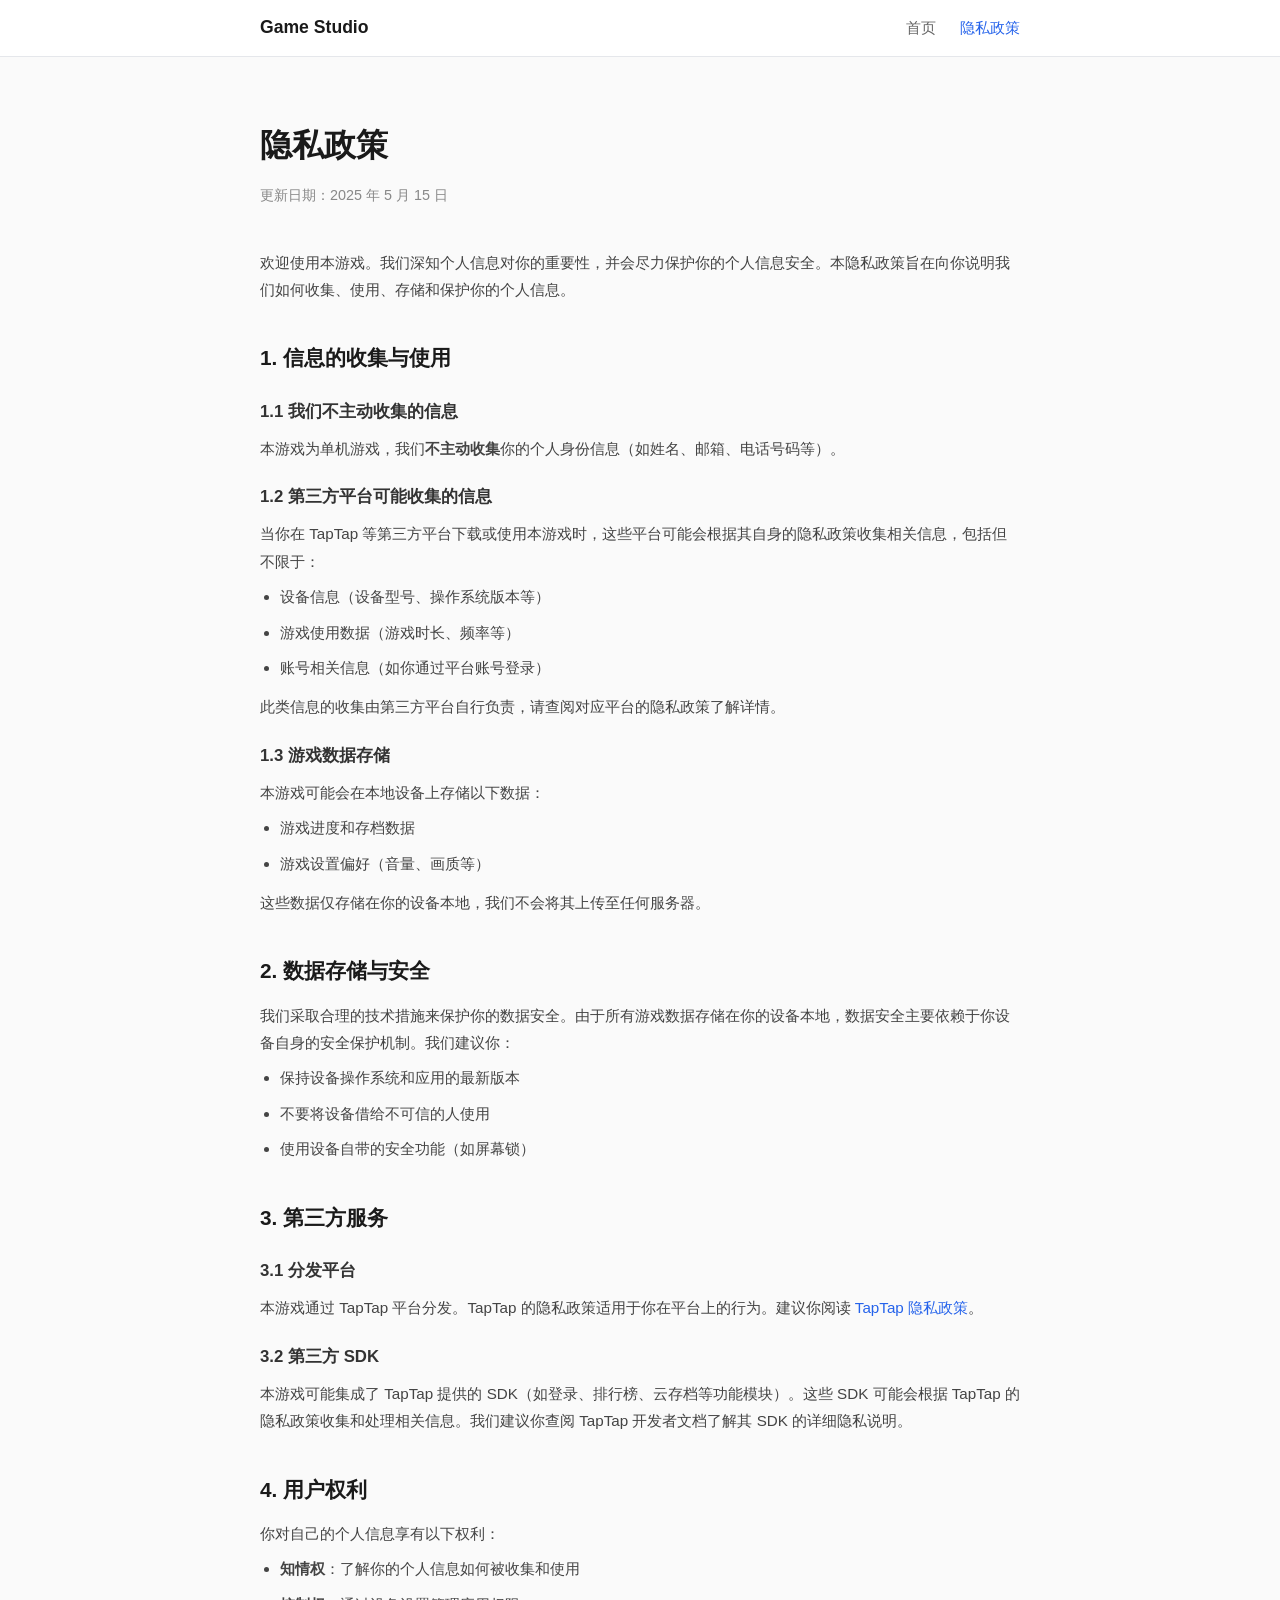
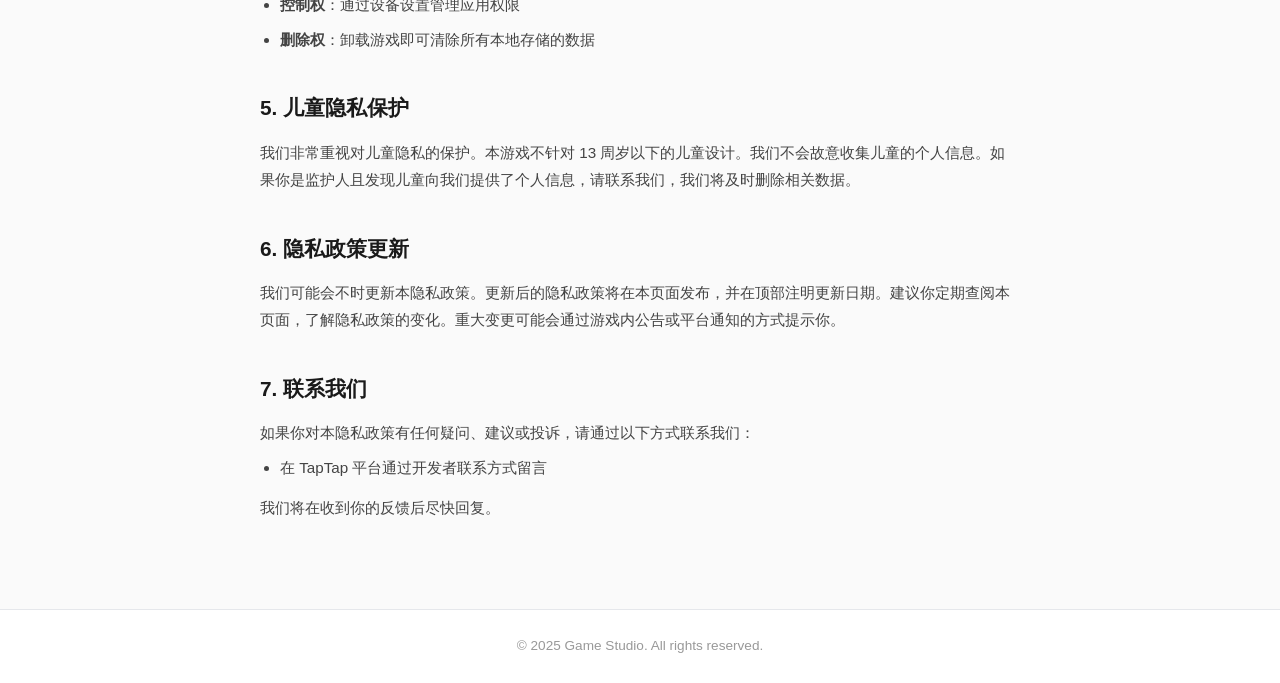
==== privacy.html @ 392b4dd5 "初始化游戏展示网站 — 首页 + 隐私政策页" ====
<!DOCTYPE html>
<html lang="zh-CN">
<head>
  <meta charset="UTF-8">
  <meta name="viewport" content="width=device-width, initial-scale=1.0">
  <title>隐私政策 - 我的游戏</title>
  <link rel="stylesheet" href="assets/css/style.css">
</head>
<body>

  <!-- 导航栏 -->
  <nav class="nav">
    <div class="nav-inner">
      <a href="index.html" class="nav-logo">Game Studio</a>
      <ul class="nav-links">
        <li><a href="index.html">首页</a></li>
        <li><a href="privacy.html" class="active">隐私政策</a></li>
      </ul>
    </div>
  </nav>

  <!-- 主要内容 -->
  <main class="main">
    <article class="policy-content">

      <h1>隐私政策</h1>
      <p class="update-date">更新日期：2025 年 5 月 15 日</p>

      <p>欢迎使用本游戏。我们深知个人信息对你的重要性，并会尽力保护你的个人信息安全。本隐私政策旨在向你说明我们如何收集、使用、存储和保护你的个人信息。</p>

      <h2>1. 信息的收集与使用</h2>

      <h3>1.1 我们不主动收集的信息</h3>
      <p>本游戏为单机游戏，我们<strong>不主动收集</strong>你的个人身份信息（如姓名、邮箱、电话号码等）。</p>

      <h3>1.2 第三方平台可能收集的信息</h3>
      <p>当你在 TapTap 等第三方平台下载或使用本游戏时，这些平台可能会根据其自身的隐私政策收集相关信息，包括但不限于：</p>
      <ul>
        <li>设备信息（设备型号、操作系统版本等）</li>
        <li>游戏使用数据（游戏时长、频率等）</li>
        <li>账号相关信息（如你通过平台账号登录）</li>
      </ul>
      <p>此类信息的收集由第三方平台自行负责，请查阅对应平台的隐私政策了解详情。</p>

      <h3>1.3 游戏数据存储</h3>
      <p>本游戏可能会在本地设备上存储以下数据：</p>
      <ul>
        <li>游戏进度和存档数据</li>
        <li>游戏设置偏好（音量、画质等）</li>
      </ul>
      <p>这些数据仅存储在你的设备本地，我们不会将其上传至任何服务器。</p>

      <h2>2. 数据存储与安全</h2>
      <p>我们采取合理的技术措施来保护你的数据安全。由于所有游戏数据存储在你的设备本地，数据安全主要依赖于你设备自身的安全保护机制。我们建议你：</p>
      <ul>
        <li>保持设备操作系统和应用的最新版本</li>
        <li>不要将设备借给不可信的人使用</li>
        <li>使用设备自带的安全功能（如屏幕锁）</li>
      </ul>

      <h2>3. 第三方服务</h2>

      <h3>3.1 分发平台</h3>
      <p>本游戏通过 TapTap 平台分发。TapTap 的隐私政策适用于你在平台上的行为。建议你阅读 <a href="https://www.taptap.cn/privacy" target="_blank" rel="noopener">TapTap 隐私政策</a>。</p>

      <h3>3.2 第三方 SDK</h3>
      <p>本游戏可能集成了 TapTap 提供的 SDK（如登录、排行榜、云存档等功能模块）。这些 SDK 可能会根据 TapTap 的隐私政策收集和处理相关信息。我们建议你查阅 TapTap 开发者文档了解其 SDK 的详细隐私说明。</p>

      <h2>4. 用户权利</h2>
      <p>你对自己的个人信息享有以下权利：</p>
      <ul>
        <li><strong>知情权</strong>：了解你的个人信息如何被收集和使用</li>
        <li><strong>控制权</strong>：通过设备设置管理应用权限</li>
        <li><strong>删除权</strong>：卸载游戏即可清除所有本地存储的数据</li>
      </ul>

      <h2>5. 儿童隐私保护</h2>
      <p>我们非常重视对儿童隐私的保护。本游戏不针对 13 周岁以下的儿童设计。我们不会故意收集儿童的个人信息。如果你是监护人且发现儿童向我们提供了个人信息，请联系我们，我们将及时删除相关数据。</p>

      <h2>6. 隐私政策更新</h2>
      <p>我们可能会不时更新本隐私政策。更新后的隐私政策将在本页面发布，并在顶部注明更新日期。建议你定期查阅本页面，了解隐私政策的变化。重大变更可能会通过游戏内公告或平台通知的方式提示你。</p>

      <h2>7. 联系我们</h2>
      <p>如果你对本隐私政策有任何疑问、建议或投诉，请通过以下方式联系我们：</p>
      <ul>
        <li>在 TapTap 平台通过开发者联系方式留言</li>
      </ul>
      <p>我们将在收到你的反馈后尽快回复。</p>

    </article>
  </main>

  <!-- 页脚 -->
  <footer class="footer">
    <p>&copy; 2025 Game Studio. All rights reserved.</p>
  </footer>

  <script src="assets/js/main.js"></script>
</body>
</html>
---- assets/css/style.css ----
/* ========================================
   游戏展示网站 - 简洁现代风
   ======================================== */

/* --- Reset & Base --- */
*, *::before, *::after {
  box-sizing: border-box;
  margin: 0;
  padding: 0;
}

html {
  font-size: 16px;
  scroll-behavior: smooth;
}

body {
  font-family: -apple-system, BlinkMacSystemFont, "Segoe UI", "PingFang SC",
               "Microsoft YaHei", "Helvetica Neue", Arial, sans-serif;
  color: #1a1a1a;
  background: #fafafa;
  line-height: 1.8;
  min-height: 100vh;
  display: flex;
  flex-direction: column;
}

/* --- Navigation --- */
.nav {
  background: #ffffff;
  border-bottom: 1px solid #e5e7eb;
  position: sticky;
  top: 0;
  z-index: 100;
}

.nav-inner {
  max-width: 800px;
  margin: 0 auto;
  padding: 0 20px;
  display: flex;
  align-items: center;
  justify-content: space-between;
  height: 56px;
}

.nav-logo {
  font-size: 1.1rem;
  font-weight: 700;
  color: #1a1a1a;
  text-decoration: none;
}

.nav-links {
  display: flex;
  gap: 24px;
  list-style: none;
}

.nav-links a {
  color: #666;
  text-decoration: none;
  font-size: 0.95rem;
  transition: color 0.2s;
}

.nav-links a:hover,
.nav-links a.active {
  color: #2563eb;
}

/* --- Main Content --- */
.main {
  flex: 1;
  max-width: 800px;
  width: 100%;
  margin: 0 auto;
  padding: 60px 20px 80px;
}

/* --- Hero Section --- */
.hero {
  text-align: center;
  padding: 60px 0 40px;
}

.hero-icon {
  width: 80px;
  height: 80px;
  background: linear-gradient(135deg, #2563eb, #7c3aed);
  border-radius: 20px;
  display: inline-flex;
  align-items: center;
  justify-content: center;
  font-size: 2rem;
  color: #fff;
  margin-bottom: 24px;
}

.hero h1 {
  font-size: 2.2rem;
  font-weight: 800;
  color: #1a1a1a;
  margin-bottom: 12px;
}

.hero p {
  font-size: 1.1rem;
  color: #666;
  max-width: 500px;
  margin: 0 auto 32px;
}

.hero-badge {
  display: inline-block;
  background: #eff6ff;
  color: #2563eb;
  padding: 6px 16px;
  border-radius: 20px;
  font-size: 0.85rem;
  font-weight: 500;
}

/* --- Info Cards --- */
.card {
  background: #ffffff;
  border: 1px solid #e5e7eb;
  border-radius: 12px;
  padding: 28px;
  margin-bottom: 20px;
}

.card h2 {
  font-size: 1.3rem;
  font-weight: 700;
  margin-bottom: 12px;
  color: #1a1a1a;
}

.card p {
  color: #555;
  font-size: 0.95rem;
}

.info-grid {
  display: grid;
  grid-template-columns: repeat(auto-fit, minmax(160px, 1fr));
  gap: 16px;
  margin-top: 16px;
}

.info-item {
  text-align: center;
  padding: 16px;
  background: #f9fafb;
  border-radius: 8px;
}

.info-item .label {
  font-size: 0.8rem;
  color: #888;
  margin-bottom: 4px;
}

.info-item .value {
  font-size: 1rem;
  font-weight: 600;
  color: #1a1a1a;
}

/* --- Privacy Policy Content --- */
.policy-content h1 {
  font-size: 2rem;
  font-weight: 800;
  margin-bottom: 8px;
}

.policy-content .update-date {
  color: #888;
  font-size: 0.9rem;
  margin-bottom: 40px;
}

.policy-content h2 {
  font-size: 1.3rem;
  font-weight: 700;
  margin: 36px 0 12px;
  color: #1a1a1a;
}

.policy-content h3 {
  font-size: 1.05rem;
  font-weight: 600;
  margin: 20px 0 8px;
  color: #333;
}

.policy-content p,
.policy-content li {
  color: #444;
  font-size: 0.95rem;
  margin-bottom: 8px;
}

.policy-content ul {
  padding-left: 20px;
  margin-bottom: 12px;
}

.policy-content a {
  color: #2563eb;
  text-decoration: none;
}

.policy-content a:hover {
  text-decoration: underline;
}

/* --- Footer --- */
.footer {
  border-top: 1px solid #e5e7eb;
  padding: 24px 20px;
  text-align: center;
  color: #999;
  font-size: 0.85rem;
  background: #ffffff;
}

/* --- Buttons --- */
.btn {
  display: inline-block;
  padding: 10px 24px;
  border-radius: 8px;
  font-size: 0.95rem;
  font-weight: 600;
  text-decoration: none;
  transition: all 0.2s;
  cursor: pointer;
}

.btn-primary {
  background: #2563eb;
  color: #fff;
  border: none;
}

.btn-primary:hover {
  background: #1d4ed8;
}

.btn-outline {
  background: #fff;
  color: #2563eb;
  border: 1.5px solid #2563eb;
}

.btn-outline:hover {
  background: #eff6ff;
}

/* --- Back to Top --- */
.back-link {
  display: inline-block;
  color: #2563eb;
  text-decoration: none;
  font-size: 0.9rem;
  margin-bottom: 20px;
}

.back-link:hover {
  text-decoration: underline;
}

/* --- Responsive --- */
@media (max-width: 640px) {
  .hero h1 {
    font-size: 1.6rem;
  }

  .hero p {
    font-size: 1rem;
  }

  .card {
    padding: 20px;
  }

  .main {
    padding: 40px 16px 60px;
  }

  .info-grid {
    grid-template-columns: 1fr 1fr;
  }
}
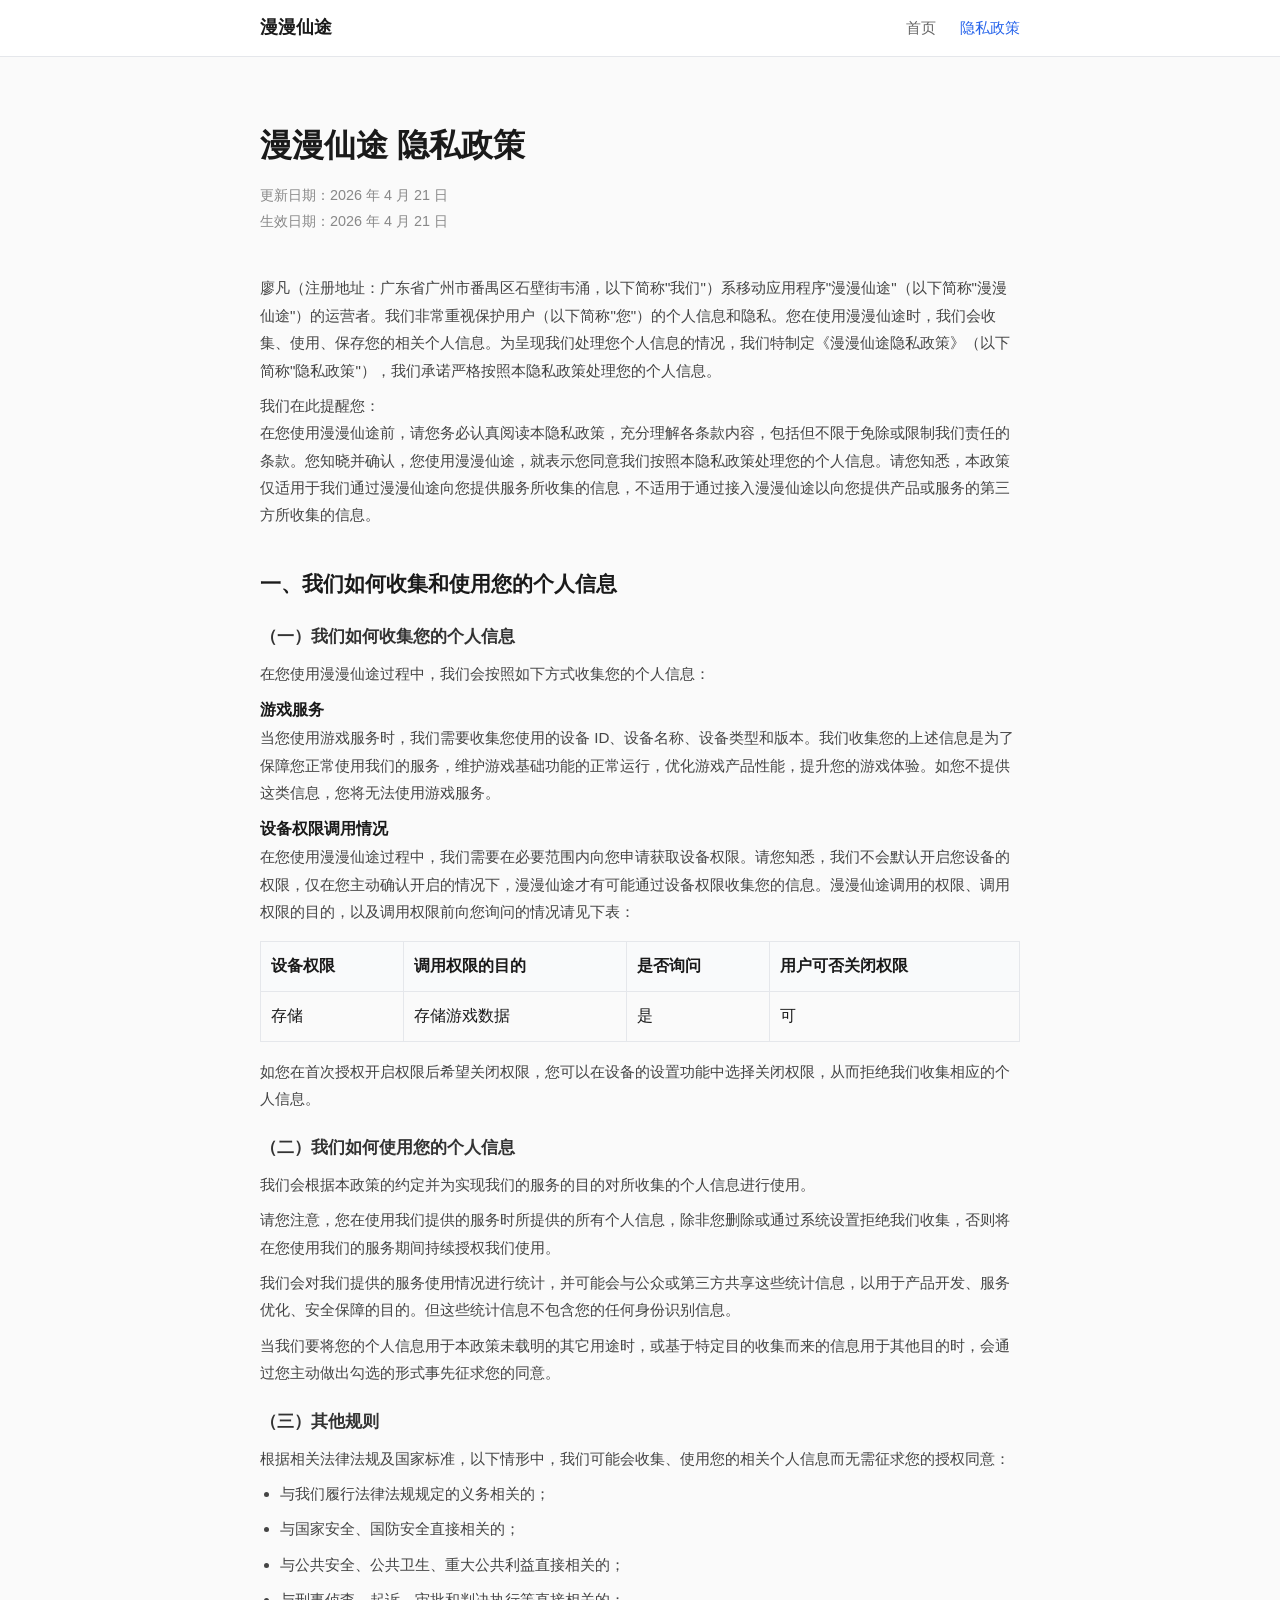
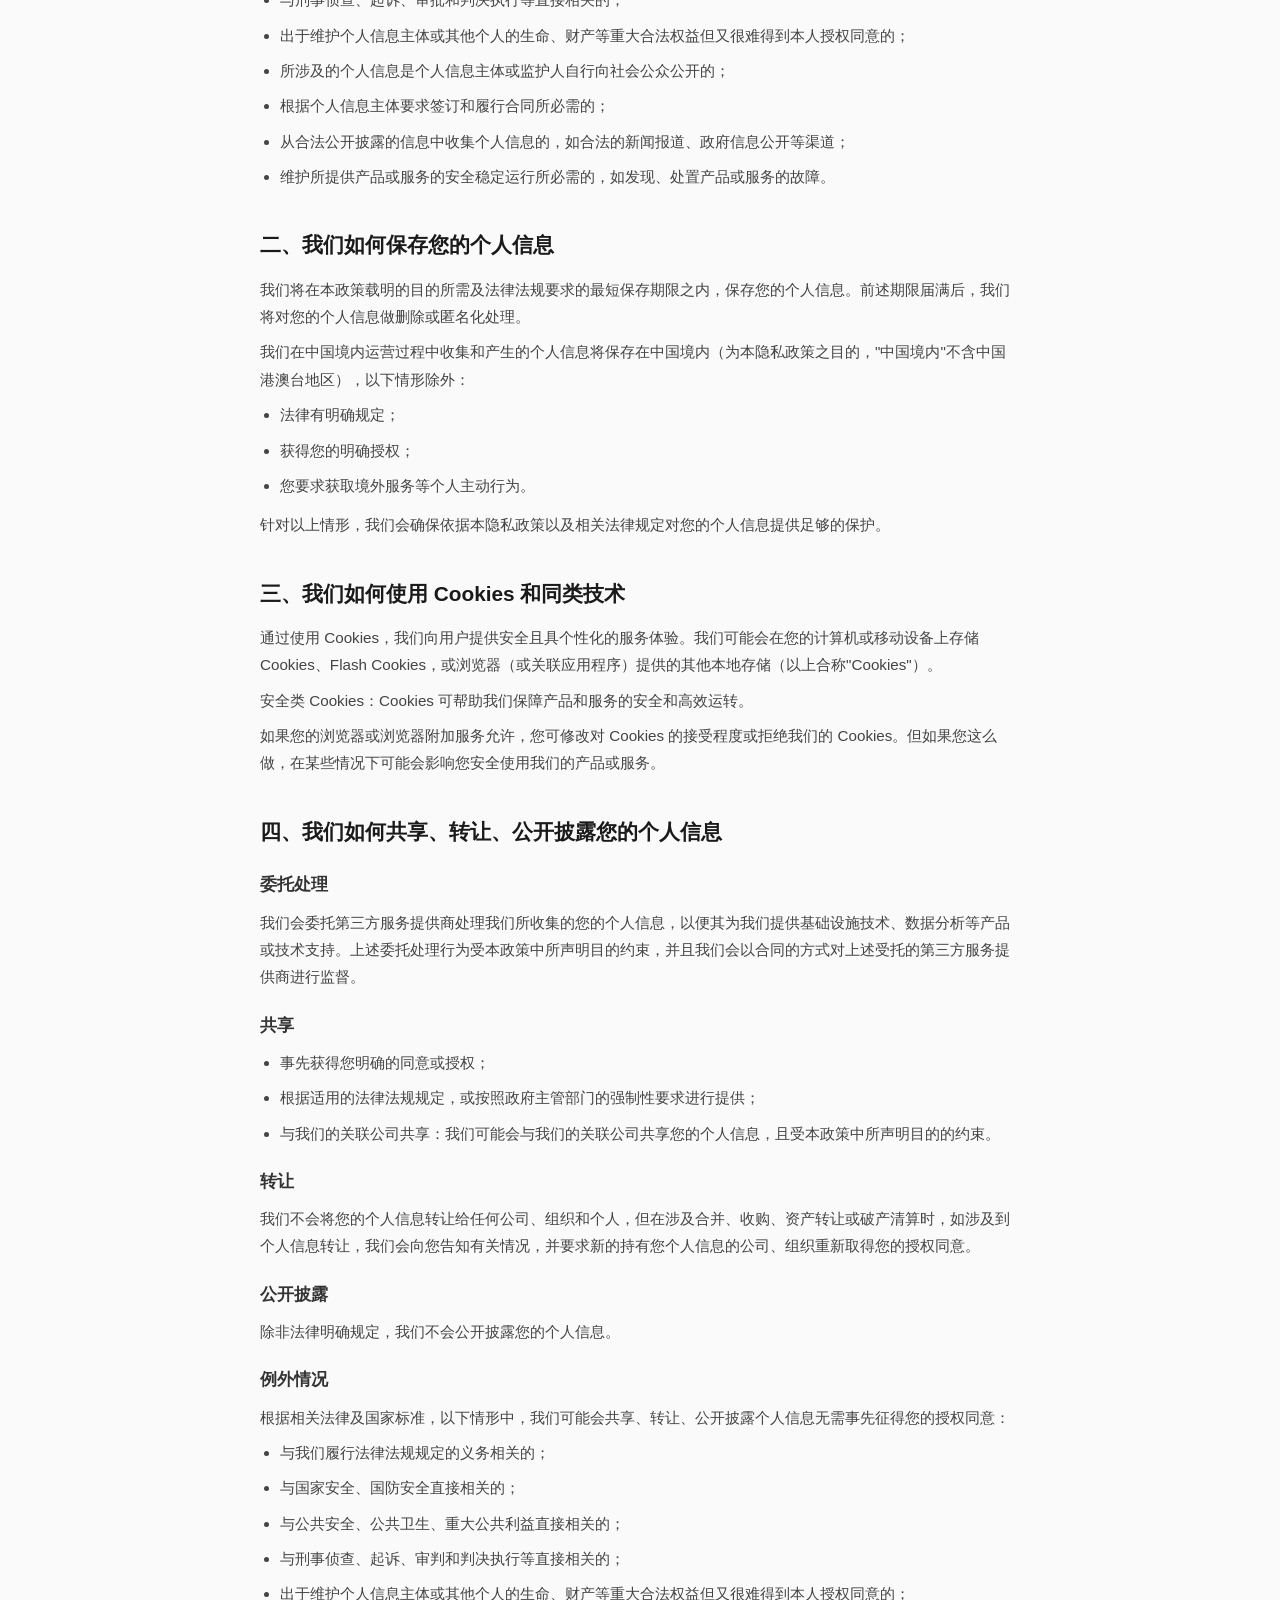
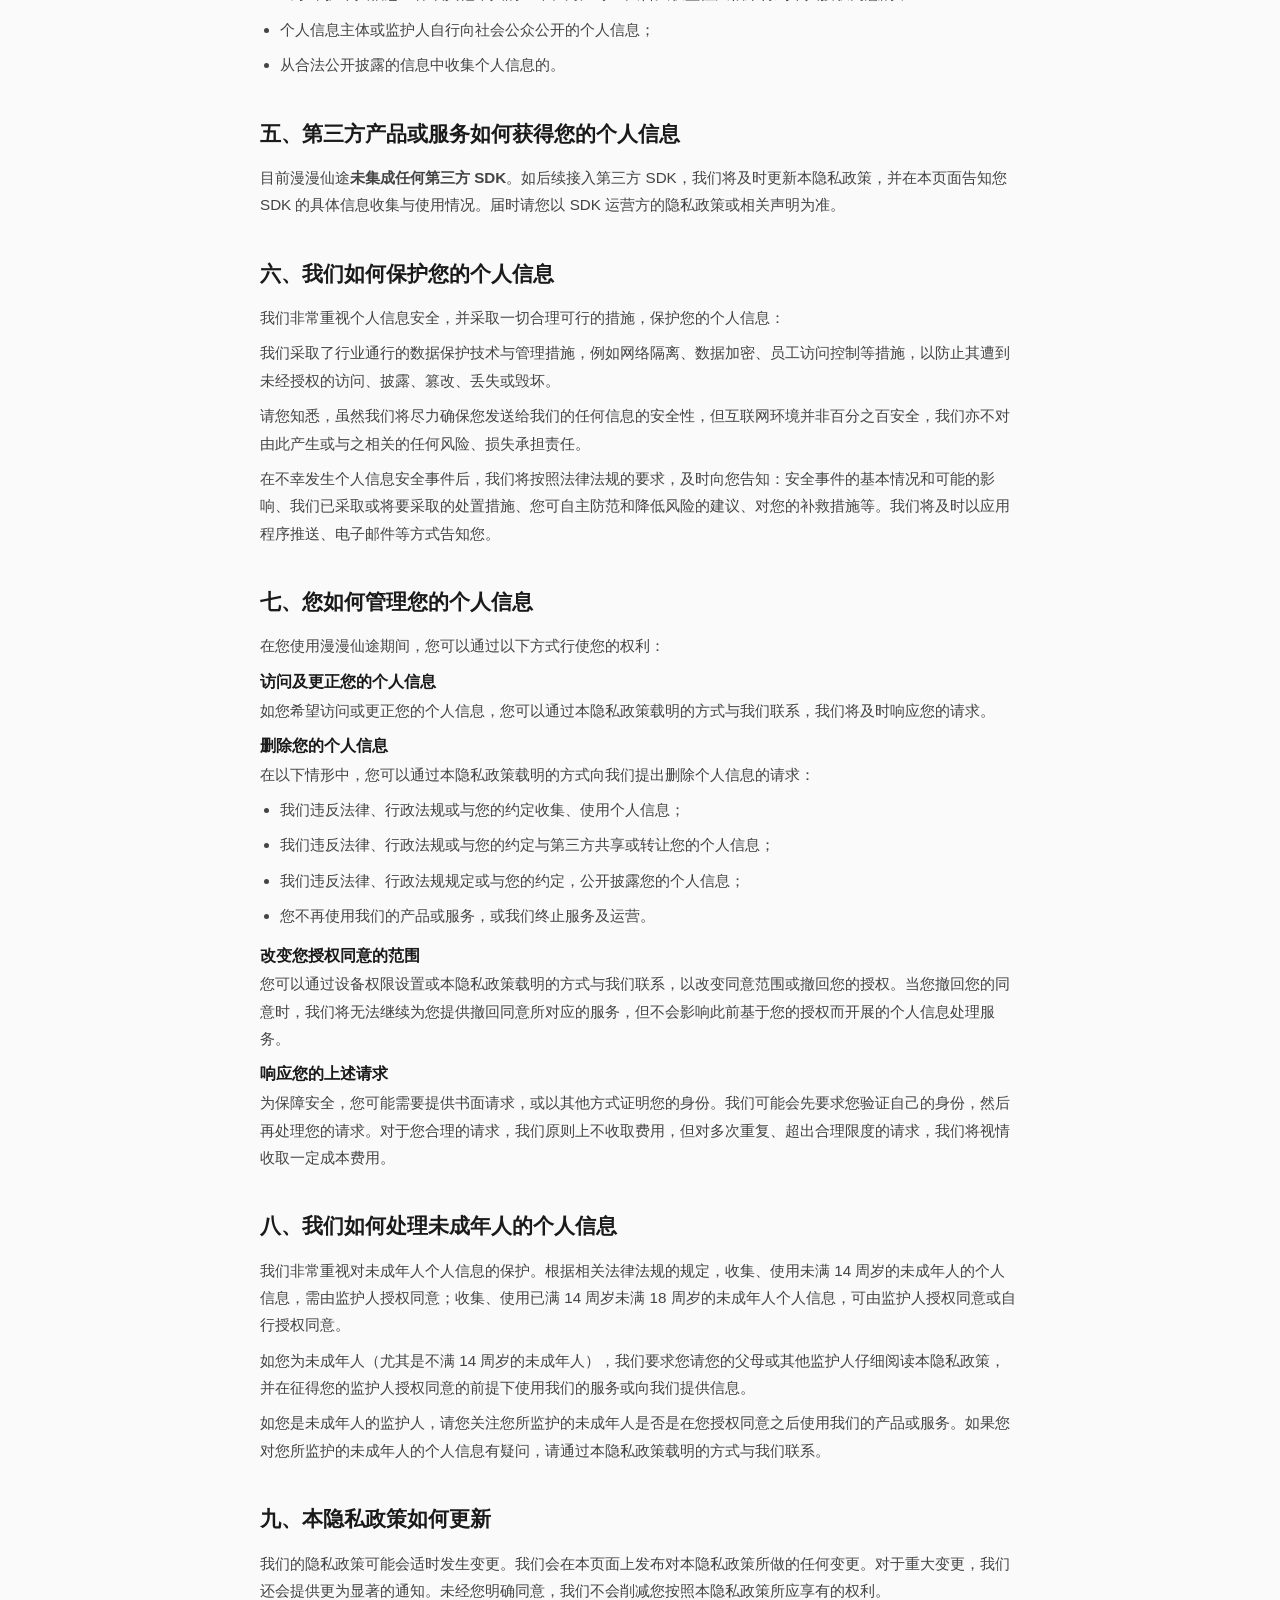
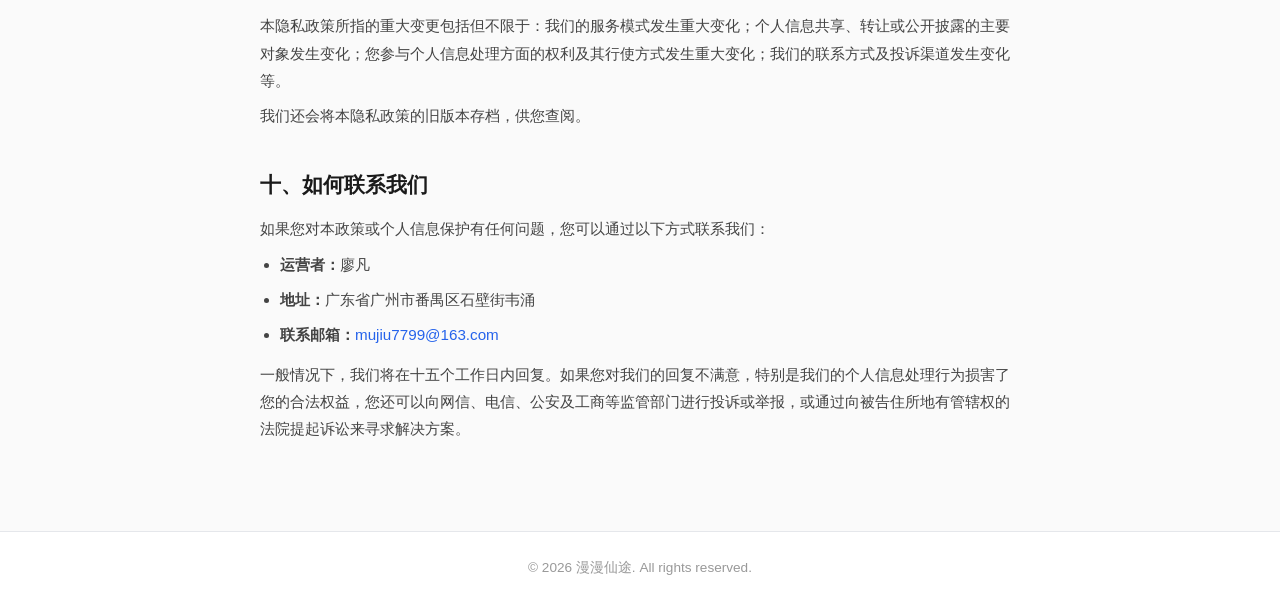
==== commit b7b7a000: "更新游戏名称和隐私政策 — 漫漫仙途完整隐私政策" ====
--- a/privacy.html
+++ b/privacy.html
@@ -3,15 +3,14 @@
 <head>
   <meta charset="UTF-8">
   <meta name="viewport" content="width=device-width, initial-scale=1.0">
-  <title>隐私政策 - 我的游戏</title>
+  <title>隐私政策 - 漫漫仙途</title>
   <link rel="stylesheet" href="assets/css/style.css">
 </head>
 <body>
 
-  <!-- 导航栏 -->
   <nav class="nav">
     <div class="nav-inner">
-      <a href="index.html" class="nav-logo">Game Studio</a>
+      <a href="index.html" class="nav-logo">漫漫仙途</a>
       <ul class="nav-links">
         <li><a href="index.html">首页</a></li>
         <li><a href="privacy.html" class="active">隐私政策</a></li>
@@ -19,80 +18,167 @@
     </div>
   </nav>
 
-  <!-- 主要内容 -->
   <main class="main">
     <article class="policy-content">
 
-      <h1>隐私政策</h1>
-      <p class="update-date">更新日期：2025 年 5 月 15 日</p>
+      <h1>漫漫仙途 隐私政策</h1>
+      <p class="update-date">更新日期：2026 年 4 月 21 日<br>生效日期：2026 年 4 月 21 日</p>
 
-      <p>欢迎使用本游戏。我们深知个人信息对你的重要性，并会尽力保护你的个人信息安全。本隐私政策旨在向你说明我们如何收集、使用、存储和保护你的个人信息。</p>
+      <p>廖凡（注册地址：广东省广州市番禺区石壁街韦涌，以下简称"我们"）系移动应用程序"漫漫仙途"（以下简称"漫漫仙途"）的运营者。我们非常重视保护用户（以下简称"您"）的个人信息和隐私。您在使用漫漫仙途时，我们会收集、使用、保存您的相关个人信息。为呈现我们处理您个人信息的情况，我们特制定《漫漫仙途隐私政策》（以下简称"隐私政策"），我们承诺严格按照本隐私政策处理您的个人信息。</p>
 
-      <h2>1. 信息的收集与使用</h2>
+      <p>我们在此提醒您：<br>在您使用漫漫仙途前，请您务必认真阅读本隐私政策，充分理解各条款内容，包括但不限于免除或限制我们责任的条款。您知晓并确认，您使用漫漫仙途，就表示您同意我们按照本隐私政策处理您的个人信息。请您知悉，本政策仅适用于我们通过漫漫仙途向您提供服务所收集的信息，不适用于通过接入漫漫仙途以向您提供产品或服务的第三方所收集的信息。</p>
 
-      <h3>1.1 我们不主动收集的信息</h3>
-      <p>本游戏为单机游戏，我们<strong>不主动收集</strong>你的个人身份信息（如姓名、邮箱、电话号码等）。</p>
+      <h2>一、我们如何收集和使用您的个人信息</h2>
 
-      <h3>1.2 第三方平台可能收集的信息</h3>
-      <p>当你在 TapTap 等第三方平台下载或使用本游戏时，这些平台可能会根据其自身的隐私政策收集相关信息，包括但不限于：</p>
+      <h3>（一）我们如何收集您的个人信息</h3>
+      <p>在您使用漫漫仙途过程中，我们会按照如下方式收集您的个人信息：</p>
+
+      <h4>游戏服务</h4>
+      <p>当您使用游戏服务时，我们需要收集您使用的设备 ID、设备名称、设备类型和版本。我们收集您的上述信息是为了保障您正常使用我们的服务，维护游戏基础功能的正常运行，优化游戏产品性能，提升您的游戏体验。如您不提供这类信息，您将无法使用游戏服务。</p>
+
+      <h4>设备权限调用情况</h4>
+      <p>在您使用漫漫仙途过程中，我们需要在必要范围内向您申请获取设备权限。请您知悉，我们不会默认开启您设备的权限，仅在您主动确认开启的情况下，漫漫仙途才有可能通过设备权限收集您的信息。漫漫仙途调用的权限、调用权限的目的，以及调用权限前向您询问的情况请见下表：</p>
+
+      <table style="width:100%; border-collapse: collapse; margin: 16px 0;">
+        <thead>
+          <tr style="background: #f9fafb;">
+            <th style="border: 1px solid #e5e7eb; padding: 10px; text-align: left;">设备权限</th>
+            <th style="border: 1px solid #e5e7eb; padding: 10px; text-align: left;">调用权限的目的</th>
+            <th style="border: 1px solid #e5e7eb; padding: 10px; text-align: left;">是否询问</th>
+            <th style="border: 1px solid #e5e7eb; padding: 10px; text-align: left;">用户可否关闭权限</th>
+          </tr>
+        </thead>
+        <tbody>
+          <tr>
+            <td style="border: 1px solid #e5e7eb; padding: 10px;">存储</td>
+            <td style="border: 1px solid #e5e7eb; padding: 10px;">存储游戏数据</td>
+            <td style="border: 1px solid #e5e7eb; padding: 10px;">是</td>
+            <td style="border: 1px solid #e5e7eb; padding: 10px;">可</td>
+          </tr>
+        </tbody>
+      </table>
+
+      <p>如您在首次授权开启权限后希望关闭权限，您可以在设备的设置功能中选择关闭权限，从而拒绝我们收集相应的个人信息。</p>
+
+      <h3>（二）我们如何使用您的个人信息</h3>
+      <p>我们会根据本政策的约定并为实现我们的服务的目的对所收集的个人信息进行使用。</p>
+      <p>请您注意，您在使用我们提供的服务时所提供的所有个人信息，除非您删除或通过系统设置拒绝我们收集，否则将在您使用我们的服务期间持续授权我们使用。</p>
+      <p>我们会对我们提供的服务使用情况进行统计，并可能会与公众或第三方共享这些统计信息，以用于产品开发、服务优化、安全保障的目的。但这些统计信息不包含您的任何身份识别信息。</p>
+      <p>当我们要将您的个人信息用于本政策未载明的其它用途时，或基于特定目的收集而来的信息用于其他目的时，会通过您主动做出勾选的形式事先征求您的同意。</p>
+
+      <h3>（三）其他规则</h3>
+      <p>根据相关法律法规及国家标准，以下情形中，我们可能会收集、使用您的相关个人信息而无需征求您的授权同意：</p>
       <ul>
-        <li>设备信息（设备型号、操作系统版本等）</li>
-        <li>游戏使用数据（游戏时长、频率等）</li>
-        <li>账号相关信息（如你通过平台账号登录）</li>
-      </ul>
-      <p>此类信息的收集由第三方平台自行负责，请查阅对应平台的隐私政策了解详情。</p>
-
-      <h3>1.3 游戏数据存储</h3>
-      <p>本游戏可能会在本地设备上存储以下数据：</p>
-      <ul>
-        <li>游戏进度和存档数据</li>
-        <li>游戏设置偏好（音量、画质等）</li>
-      </ul>
-      <p>这些数据仅存储在你的设备本地，我们不会将其上传至任何服务器。</p>
-
-      <h2>2. 数据存储与安全</h2>
-      <p>我们采取合理的技术措施来保护你的数据安全。由于所有游戏数据存储在你的设备本地，数据安全主要依赖于你设备自身的安全保护机制。我们建议你：</p>
-      <ul>
-        <li>保持设备操作系统和应用的最新版本</li>
-        <li>不要将设备借给不可信的人使用</li>
-        <li>使用设备自带的安全功能（如屏幕锁）</li>
+        <li>与我们履行法律法规规定的义务相关的；</li>
+        <li>与国家安全、国防安全直接相关的；</li>
+        <li>与公共安全、公共卫生、重大公共利益直接相关的；</li>
+        <li>与刑事侦查、起诉、审批和判决执行等直接相关的；</li>
+        <li>出于维护个人信息主体或其他个人的生命、财产等重大合法权益但又很难得到本人授权同意的；</li>
+        <li>所涉及的个人信息是个人信息主体或监护人自行向社会公众公开的；</li>
+        <li>根据个人信息主体要求签订和履行合同所必需的；</li>
+        <li>从合法公开披露的信息中收集个人信息的，如合法的新闻报道、政府信息公开等渠道；</li>
+        <li>维护所提供产品或服务的安全稳定运行所必需的，如发现、处置产品或服务的故障。</li>
       </ul>
 
-      <h2>3. 第三方服务</h2>
+      <h2>二、我们如何保存您的个人信息</h2>
+      <p>我们将在本政策载明的目的所需及法律法规要求的最短保存期限之内，保存您的个人信息。前述期限届满后，我们将对您的个人信息做删除或匿名化处理。</p>
+      <p>我们在中国境内运营过程中收集和产生的个人信息将保存在中国境内（为本隐私政策之目的，"中国境内"不含中国港澳台地区），以下情形除外：</p>
+      <ul>
+        <li>法律有明确规定；</li>
+        <li>获得您的明确授权；</li>
+        <li>您要求获取境外服务等个人主动行为。</li>
+      </ul>
+      <p>针对以上情形，我们会确保依据本隐私政策以及相关法律规定对您的个人信息提供足够的保护。</p>
 
-      <h3>3.1 分发平台</h3>
-      <p>本游戏通过 TapTap 平台分发。TapTap 的隐私政策适用于你在平台上的行为。建议你阅读 <a href="https://www.taptap.cn/privacy" target="_blank" rel="noopener">TapTap 隐私政策</a>。</p>
+      <h2>三、我们如何使用 Cookies 和同类技术</h2>
+      <p>通过使用 Cookies，我们向用户提供安全且具个性化的服务体验。我们可能会在您的计算机或移动设备上存储 Cookies、Flash Cookies，或浏览器（或关联应用程序）提供的其他本地存储（以上合称"Cookies"）。</p>
+      <p>安全类 Cookies：Cookies 可帮助我们保障产品和服务的安全和高效运转。</p>
+      <p>如果您的浏览器或浏览器附加服务允许，您可修改对 Cookies 的接受程度或拒绝我们的 Cookies。但如果您这么做，在某些情况下可能会影响您安全使用我们的产品或服务。</p>
 
-      <h3>3.2 第三方 SDK</h3>
-      <p>本游戏可能集成了 TapTap 提供的 SDK（如登录、排行榜、云存档等功能模块）。这些 SDK 可能会根据 TapTap 的隐私政策收集和处理相关信息。我们建议你查阅 TapTap 开发者文档了解其 SDK 的详细隐私说明。</p>
+      <h2>四、我们如何共享、转让、公开披露您的个人信息</h2>
 
-      <h2>4. 用户权利</h2>
-      <p>你对自己的个人信息享有以下权利：</p>
+      <h3>委托处理</h3>
+      <p>我们会委托第三方服务提供商处理我们所收集的您的个人信息，以便其为我们提供基础设施技术、数据分析等产品或技术支持。上述委托处理行为受本政策中所声明目的约束，并且我们会以合同的方式对上述受托的第三方服务提供商进行监督。</p>
+
+      <h3>共享</h3>
       <ul>
-        <li><strong>知情权</strong>：了解你的个人信息如何被收集和使用</li>
-        <li><strong>控制权</strong>：通过设备设置管理应用权限</li>
-        <li><strong>删除权</strong>：卸载游戏即可清除所有本地存储的数据</li>
+        <li>事先获得您明确的同意或授权；</li>
+        <li>根据适用的法律法规规定，或按照政府主管部门的强制性要求进行提供；</li>
+        <li>与我们的关联公司共享：我们可能会与我们的关联公司共享您的个人信息，且受本政策中所声明目的的约束。</li>
       </ul>
 
-      <h2>5. 儿童隐私保护</h2>
-      <p>我们非常重视对儿童隐私的保护。本游戏不针对 13 周岁以下的儿童设计。我们不会故意收集儿童的个人信息。如果你是监护人且发现儿童向我们提供了个人信息，请联系我们，我们将及时删除相关数据。</p>
+      <h3>转让</h3>
+      <p>我们不会将您的个人信息转让给任何公司、组织和个人，但在涉及合并、收购、资产转让或破产清算时，如涉及到个人信息转让，我们会向您告知有关情况，并要求新的持有您个人信息的公司、组织重新取得您的授权同意。</p>
 
-      <h2>6. 隐私政策更新</h2>
-      <p>我们可能会不时更新本隐私政策。更新后的隐私政策将在本页面发布，并在顶部注明更新日期。建议你定期查阅本页面，了解隐私政策的变化。重大变更可能会通过游戏内公告或平台通知的方式提示你。</p>
+      <h3>公开披露</h3>
+      <p>除非法律明确规定，我们不会公开披露您的个人信息。</p>
 
-      <h2>7. 联系我们</h2>
-      <p>如果你对本隐私政策有任何疑问、建议或投诉，请通过以下方式联系我们：</p>
+      <h3>例外情况</h3>
+      <p>根据相关法律及国家标准，以下情形中，我们可能会共享、转让、公开披露个人信息无需事先征得您的授权同意：</p>
       <ul>
-        <li>在 TapTap 平台通过开发者联系方式留言</li>
+        <li>与我们履行法律法规规定的义务相关的；</li>
+        <li>与国家安全、国防安全直接相关的；</li>
+        <li>与公共安全、公共卫生、重大公共利益直接相关的；</li>
+        <li>与刑事侦查、起诉、审判和判决执行等直接相关的；</li>
+        <li>出于维护个人信息主体或其他个人的生命、财产等重大合法权益但又很难得到本人授权同意的；</li>
+        <li>个人信息主体或监护人自行向社会公众公开的个人信息；</li>
+        <li>从合法公开披露的信息中收集个人信息的。</li>
       </ul>
-      <p>我们将在收到你的反馈后尽快回复。</p>
+
+      <h2>五、第三方产品或服务如何获得您的个人信息</h2>
+      <p>目前漫漫仙途<strong>未集成任何第三方 SDK</strong>。如后续接入第三方 SDK，我们将及时更新本隐私政策，并在本页面告知您 SDK 的具体信息收集与使用情况。届时请您以 SDK 运营方的隐私政策或相关声明为准。</p>
+
+      <h2>六、我们如何保护您的个人信息</h2>
+      <p>我们非常重视个人信息安全，并采取一切合理可行的措施，保护您的个人信息：</p>
+      <p>我们采取了行业通行的数据保护技术与管理措施，例如网络隔离、数据加密、员工访问控制等措施，以防止其遭到未经授权的访问、披露、篡改、丢失或毁坏。</p>
+      <p>请您知悉，虽然我们将尽力确保您发送给我们的任何信息的安全性，但互联网环境并非百分之百安全，我们亦不对由此产生或与之相关的任何风险、损失承担责任。</p>
+      <p>在不幸发生个人信息安全事件后，我们将按照法律法规的要求，及时向您告知：安全事件的基本情况和可能的影响、我们已采取或将要采取的处置措施、您可自主防范和降低风险的建议、对您的补救措施等。我们将及时以应用程序推送、电子邮件等方式告知您。</p>
+
+      <h2>七、您如何管理您的个人信息</h2>
+      <p>在您使用漫漫仙途期间，您可以通过以下方式行使您的权利：</p>
+
+      <h4>访问及更正您的个人信息</h4>
+      <p>如您希望访问或更正您的个人信息，您可以通过本隐私政策载明的方式与我们联系，我们将及时响应您的请求。</p>
+
+      <h4>删除您的个人信息</h4>
+      <p>在以下情形中，您可以通过本隐私政策载明的方式向我们提出删除个人信息的请求：</p>
+      <ul>
+        <li>我们违反法律、行政法规或与您的约定收集、使用个人信息；</li>
+        <li>我们违反法律、行政法规或与您的约定与第三方共享或转让您的个人信息；</li>
+        <li>我们违反法律、行政法规规定或与您的约定，公开披露您的个人信息；</li>
+        <li>您不再使用我们的产品或服务，或我们终止服务及运营。</li>
+      </ul>
+
+      <h4>改变您授权同意的范围</h4>
+      <p>您可以通过设备权限设置或本隐私政策载明的方式与我们联系，以改变同意范围或撤回您的授权。当您撤回您的同意时，我们将无法继续为您提供撤回同意所对应的服务，但不会影响此前基于您的授权而开展的个人信息处理服务。</p>
+
+      <h4>响应您的上述请求</h4>
+      <p>为保障安全，您可能需要提供书面请求，或以其他方式证明您的身份。我们可能会先要求您验证自己的身份，然后再处理您的请求。对于您合理的请求，我们原则上不收取费用，但对多次重复、超出合理限度的请求，我们将视情收取一定成本费用。</p>
+
+      <h2>八、我们如何处理未成年人的个人信息</h2>
+      <p>我们非常重视对未成年人个人信息的保护。根据相关法律法规的规定，收集、使用未满 14 周岁的未成年人的个人信息，需由监护人授权同意；收集、使用已满 14 周岁未满 18 周岁的未成年人个人信息，可由监护人授权同意或自行授权同意。</p>
+      <p>如您为未成年人（尤其是不满 14 周岁的未成年人），我们要求您请您的父母或其他监护人仔细阅读本隐私政策，并在征得您的监护人授权同意的前提下使用我们的服务或向我们提供信息。</p>
+      <p>如您是未成年人的监护人，请您关注您所监护的未成年人是否是在您授权同意之后使用我们的产品或服务。如果您对您所监护的未成年人的个人信息有疑问，请通过本隐私政策载明的方式与我们联系。</p>
+
+      <h2>九、本隐私政策如何更新</h2>
+      <p>我们的隐私政策可能会适时发生变更。我们会在本页面上发布对本隐私政策所做的任何变更。对于重大变更，我们还会提供更为显著的通知。未经您明确同意，我们不会削减您按照本隐私政策所应享有的权利。</p>
+      <p>本隐私政策所指的重大变更包括但不限于：我们的服务模式发生重大变化；个人信息共享、转让或公开披露的主要对象发生变化；您参与个人信息处理方面的权利及其行使方式发生重大变化；我们的联系方式及投诉渠道发生变化等。</p>
+      <p>我们还会将本隐私政策的旧版本存档，供您查阅。</p>
+
+      <h2>十、如何联系我们</h2>
+      <p>如果您对本政策或个人信息保护有任何问题，您可以通过以下方式联系我们：</p>
+      <ul>
+        <li><strong>运营者：</strong>廖凡</li>
+        <li><strong>地址：</strong>广东省广州市番禺区石壁街韦涌</li>
+        <li><strong>联系邮箱：</strong><a href="mailto:mujiu7799@163.com">mujiu7799@163.com</a></li>
+      </ul>
+      <p>一般情况下，我们将在十五个工作日内回复。如果您对我们的回复不满意，特别是我们的个人信息处理行为损害了您的合法权益，您还可以向网信、电信、公安及工商等监管部门进行投诉或举报，或通过向被告住所地有管辖权的法院提起诉讼来寻求解决方案。</p>
 
     </article>
   </main>
 
-  <!-- 页脚 -->
   <footer class="footer">
-    <p>&copy; 2025 Game Studio. All rights reserved.</p>
+    <p>&copy; 2026 漫漫仙途. All rights reserved.</p>
   </footer>
 
   <script src="assets/js/main.js"></script>
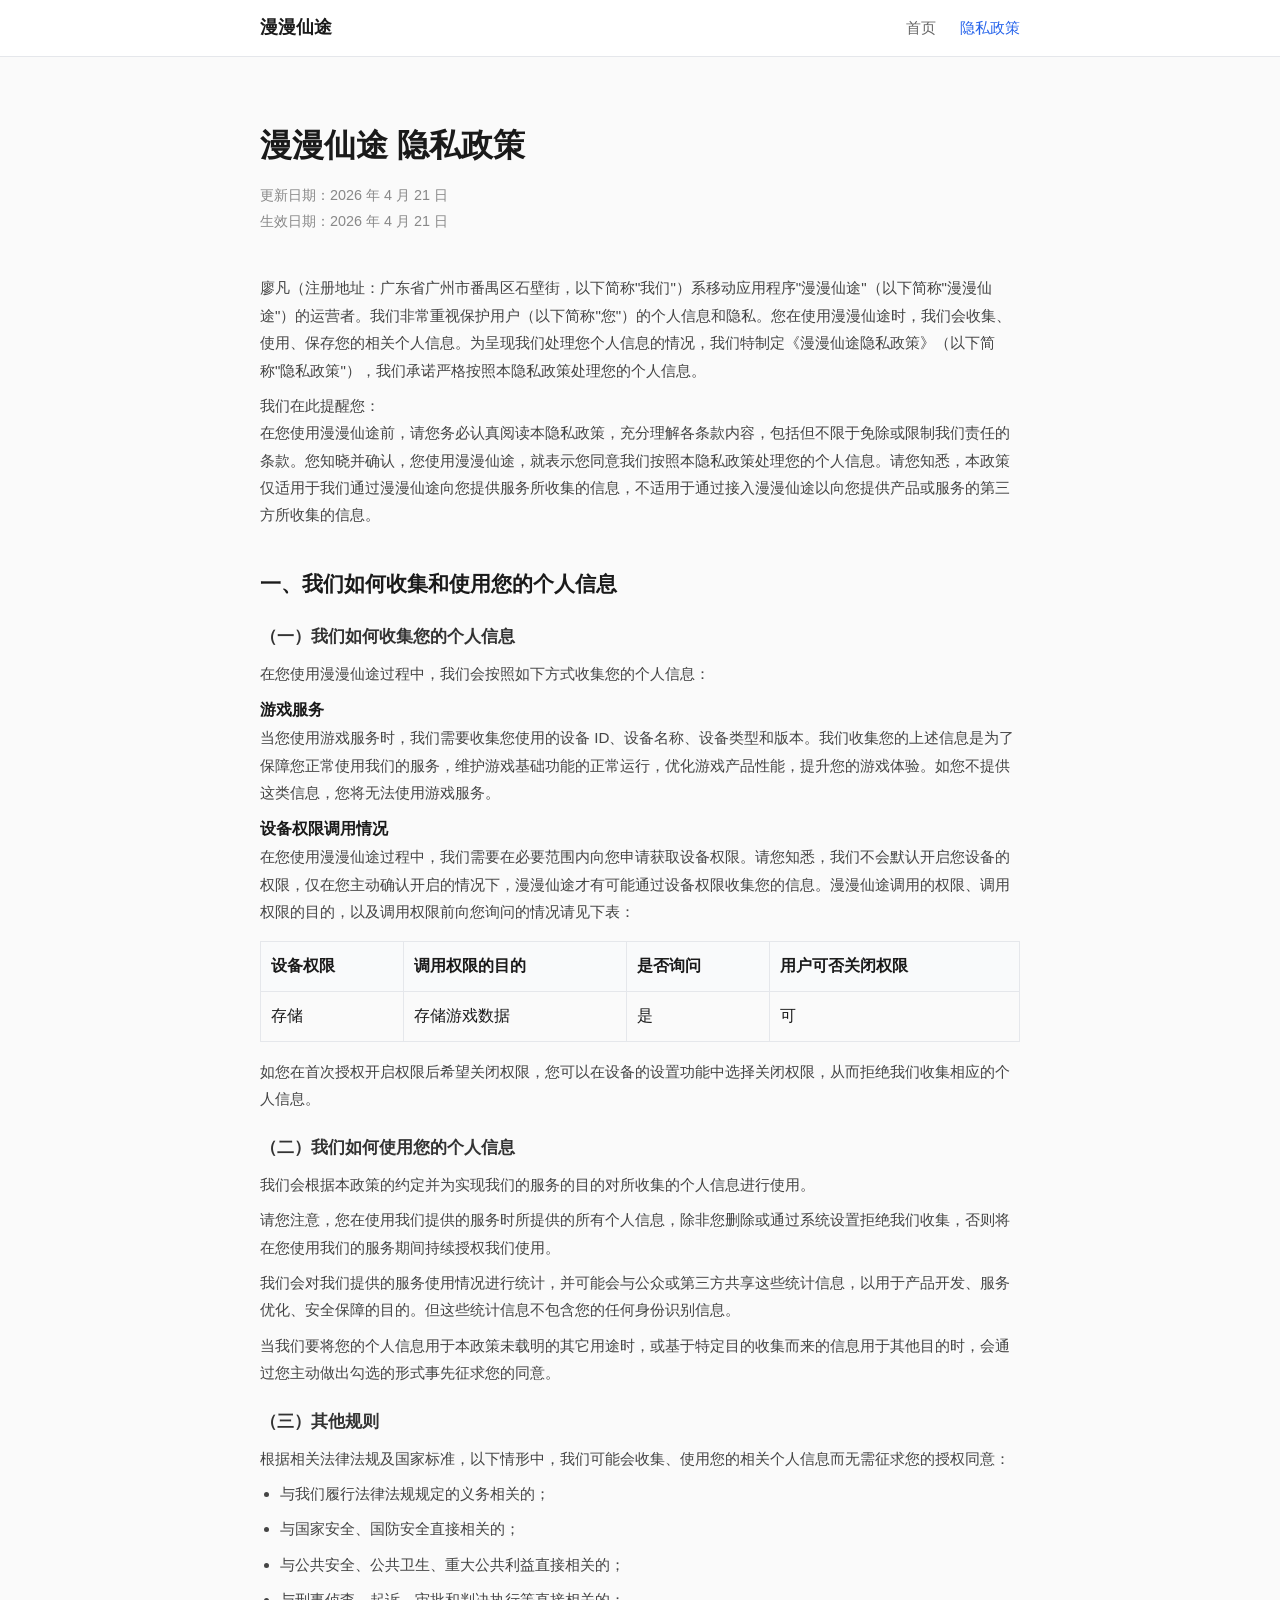
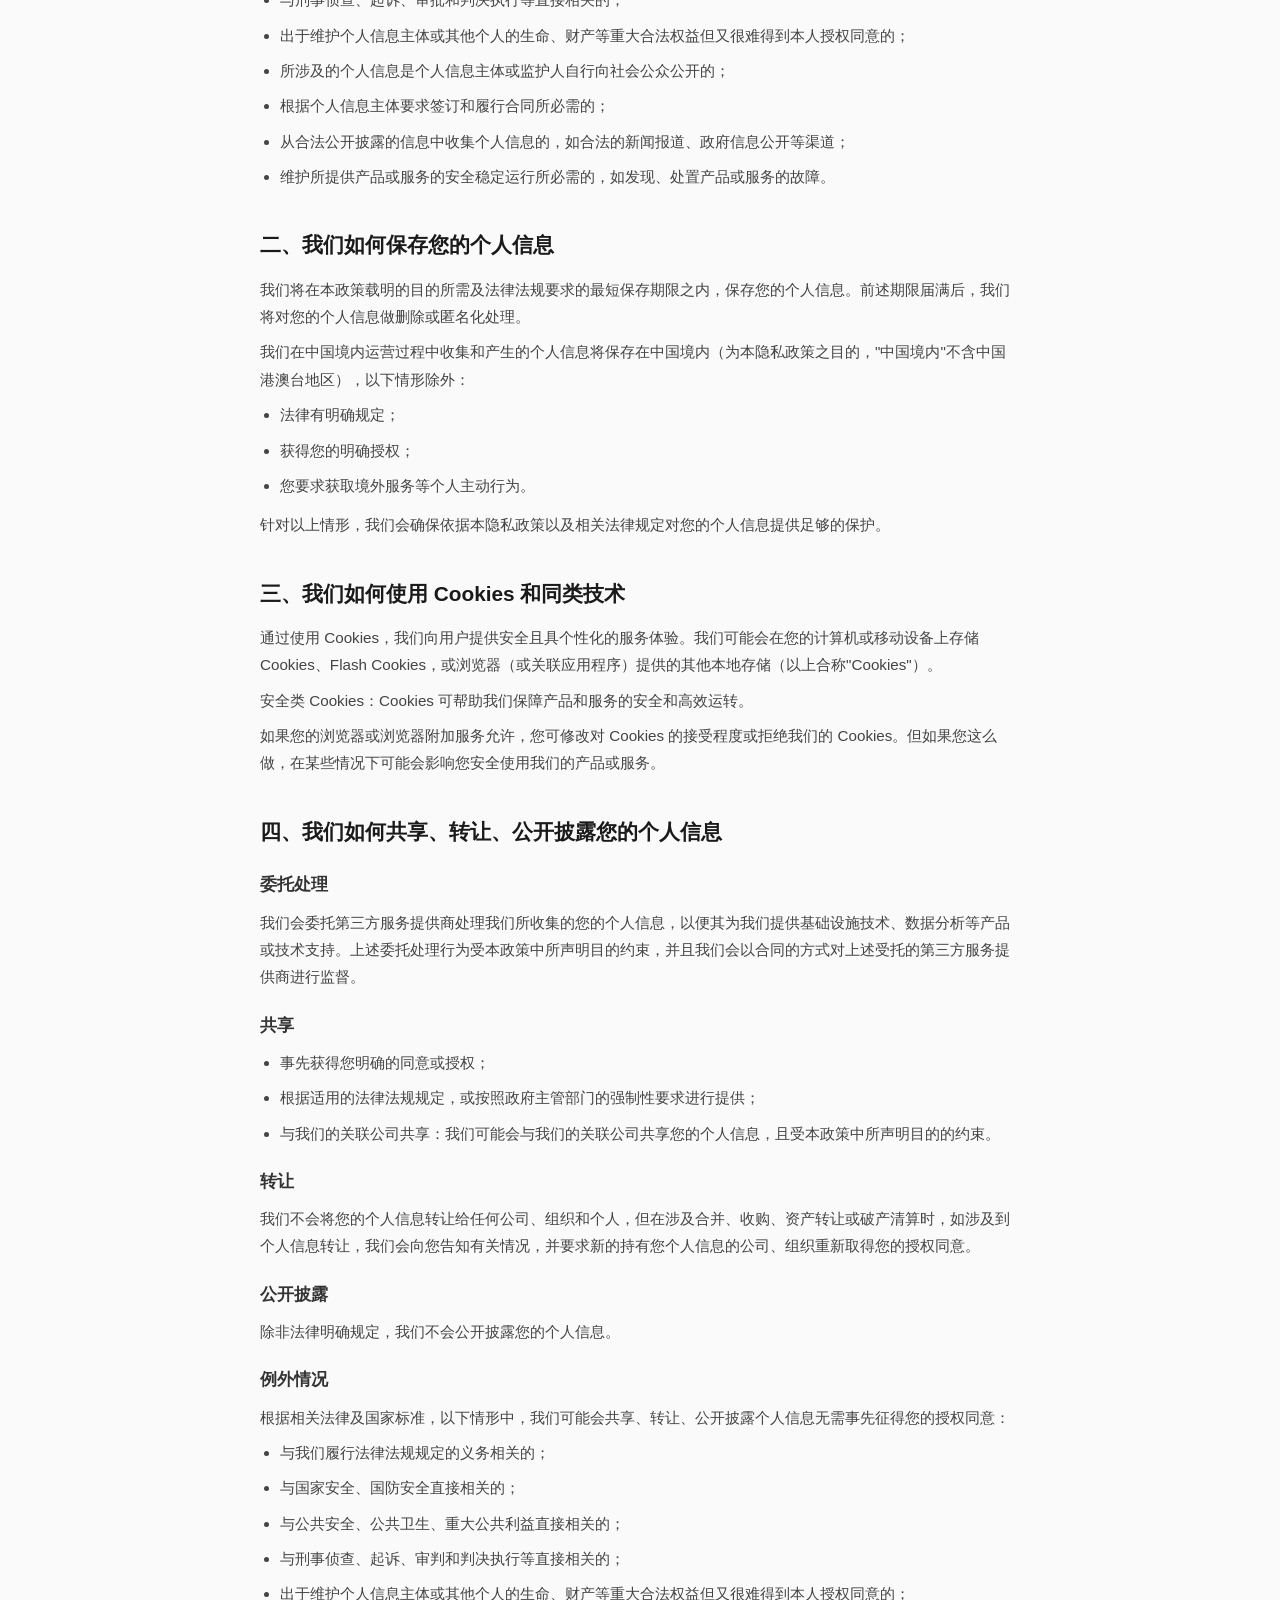
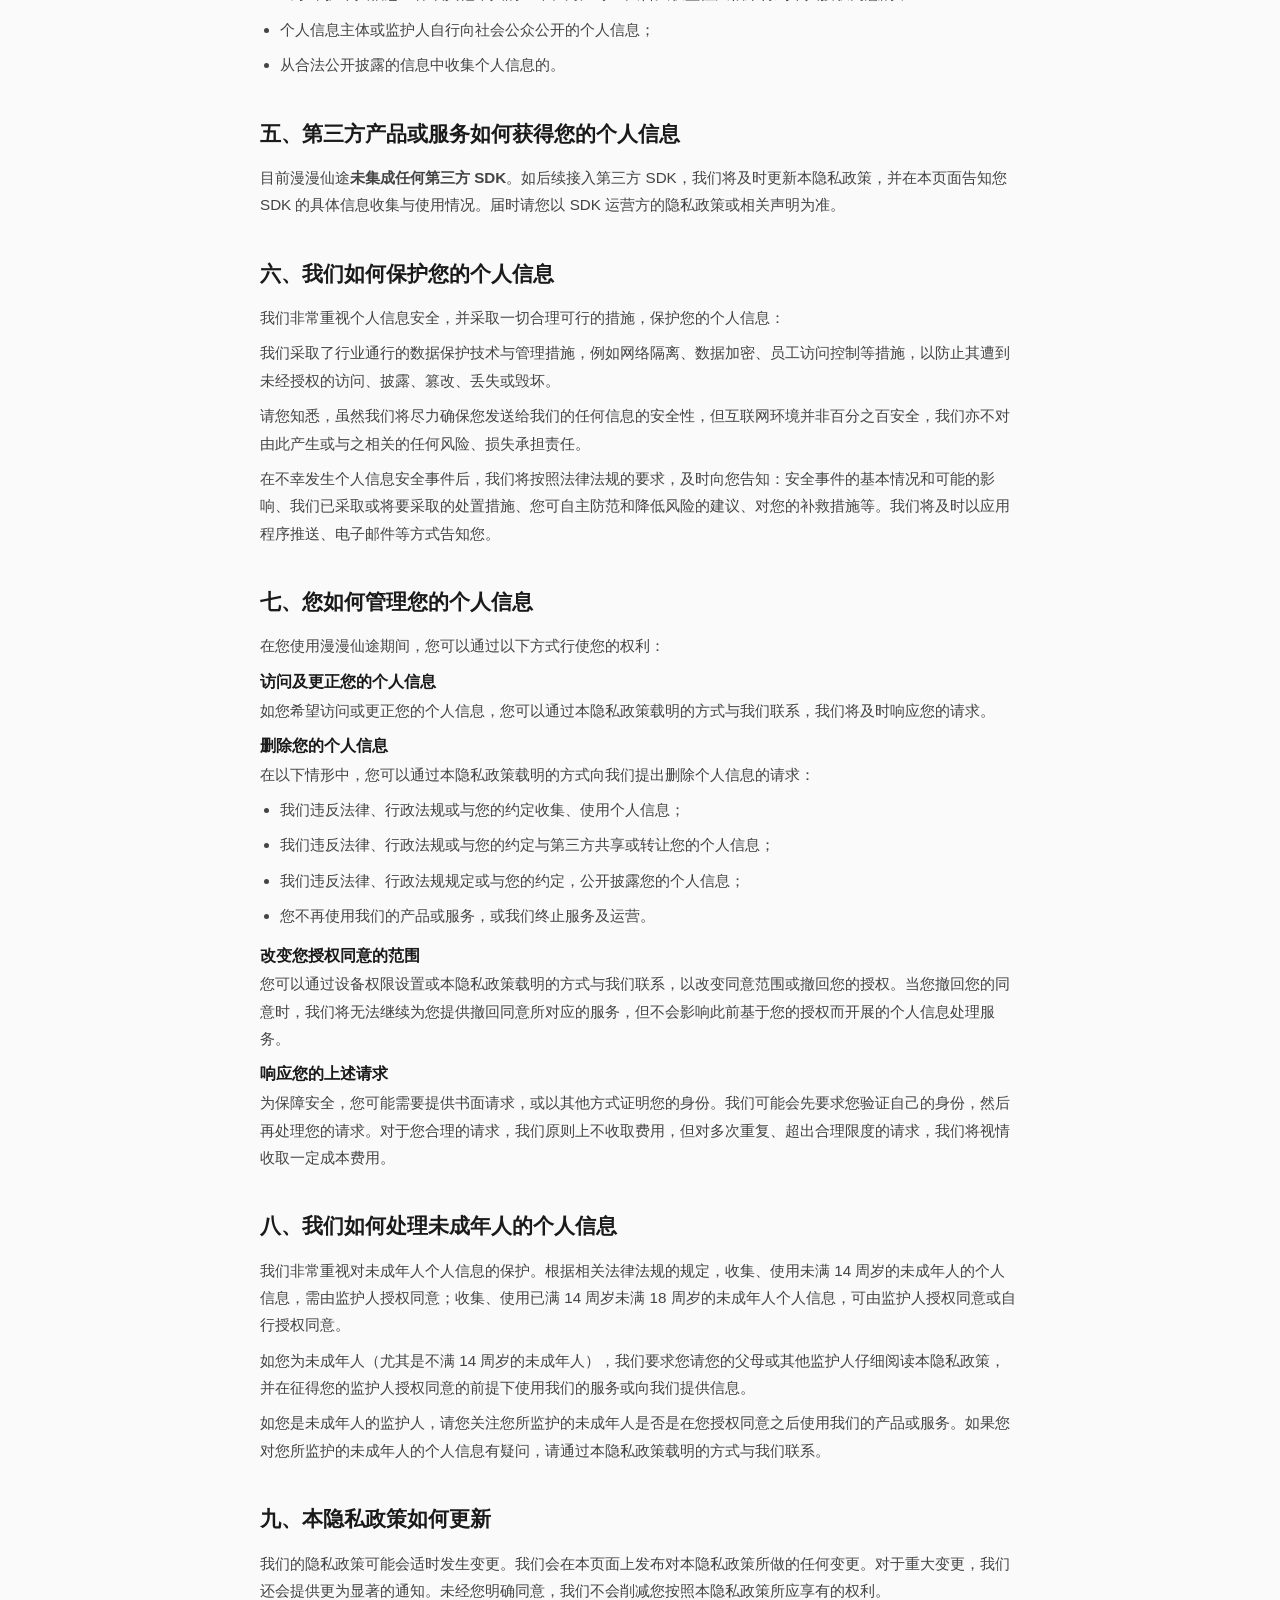
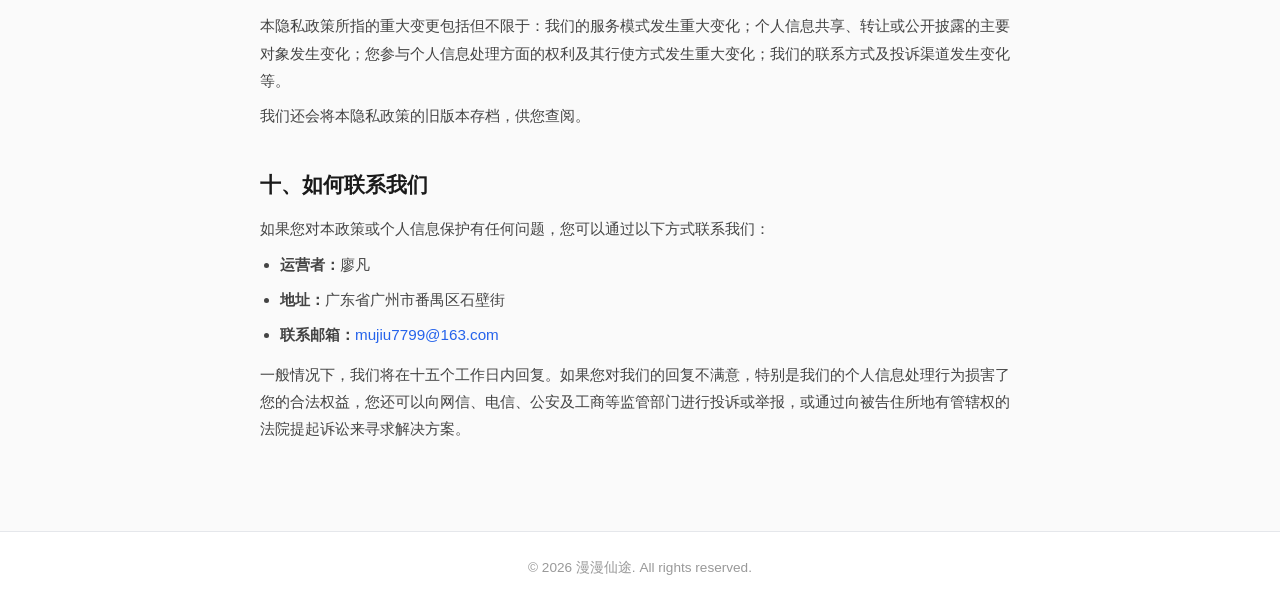
==== commit 5307541d: "修改注册地址为广东省广州市番禺区石壁街" ====
--- a/privacy.html
+++ b/privacy.html
@@ -24,7 +24,7 @@
       <h1>漫漫仙途 隐私政策</h1>
       <p class="update-date">更新日期：2026 年 4 月 21 日<br>生效日期：2026 年 4 月 21 日</p>
 
-      <p>廖凡（注册地址：广东省广州市番禺区石壁街韦涌，以下简称"我们"）系移动应用程序"漫漫仙途"（以下简称"漫漫仙途"）的运营者。我们非常重视保护用户（以下简称"您"）的个人信息和隐私。您在使用漫漫仙途时，我们会收集、使用、保存您的相关个人信息。为呈现我们处理您个人信息的情况，我们特制定《漫漫仙途隐私政策》（以下简称"隐私政策"），我们承诺严格按照本隐私政策处理您的个人信息。</p>
+      <p>廖凡（注册地址：广东省广州市番禺区石壁街，以下简称"我们"）系移动应用程序"漫漫仙途"（以下简称"漫漫仙途"）的运营者。我们非常重视保护用户（以下简称"您"）的个人信息和隐私。您在使用漫漫仙途时，我们会收集、使用、保存您的相关个人信息。为呈现我们处理您个人信息的情况，我们特制定《漫漫仙途隐私政策》（以下简称"隐私政策"），我们承诺严格按照本隐私政策处理您的个人信息。</p>
 
       <p>我们在此提醒您：<br>在您使用漫漫仙途前，请您务必认真阅读本隐私政策，充分理解各条款内容，包括但不限于免除或限制我们责任的条款。您知晓并确认，您使用漫漫仙途，就表示您同意我们按照本隐私政策处理您的个人信息。请您知悉，本政策仅适用于我们通过漫漫仙途向您提供服务所收集的信息，不适用于通过接入漫漫仙途以向您提供产品或服务的第三方所收集的信息。</p>
 
@@ -169,7 +169,7 @@
       <p>如果您对本政策或个人信息保护有任何问题，您可以通过以下方式联系我们：</p>
       <ul>
         <li><strong>运营者：</strong>廖凡</li>
-        <li><strong>地址：</strong>广东省广州市番禺区石壁街韦涌</li>
+        <li><strong>地址：</strong>广东省广州市番禺区石壁街</li>
         <li><strong>联系邮箱：</strong><a href="mailto:mujiu7799@163.com">mujiu7799@163.com</a></li>
       </ul>
       <p>一般情况下，我们将在十五个工作日内回复。如果您对我们的回复不满意，特别是我们的个人信息处理行为损害了您的合法权益，您还可以向网信、电信、公安及工商等监管部门进行投诉或举报，或通过向被告住所地有管辖权的法院提起诉讼来寻求解决方案。</p>
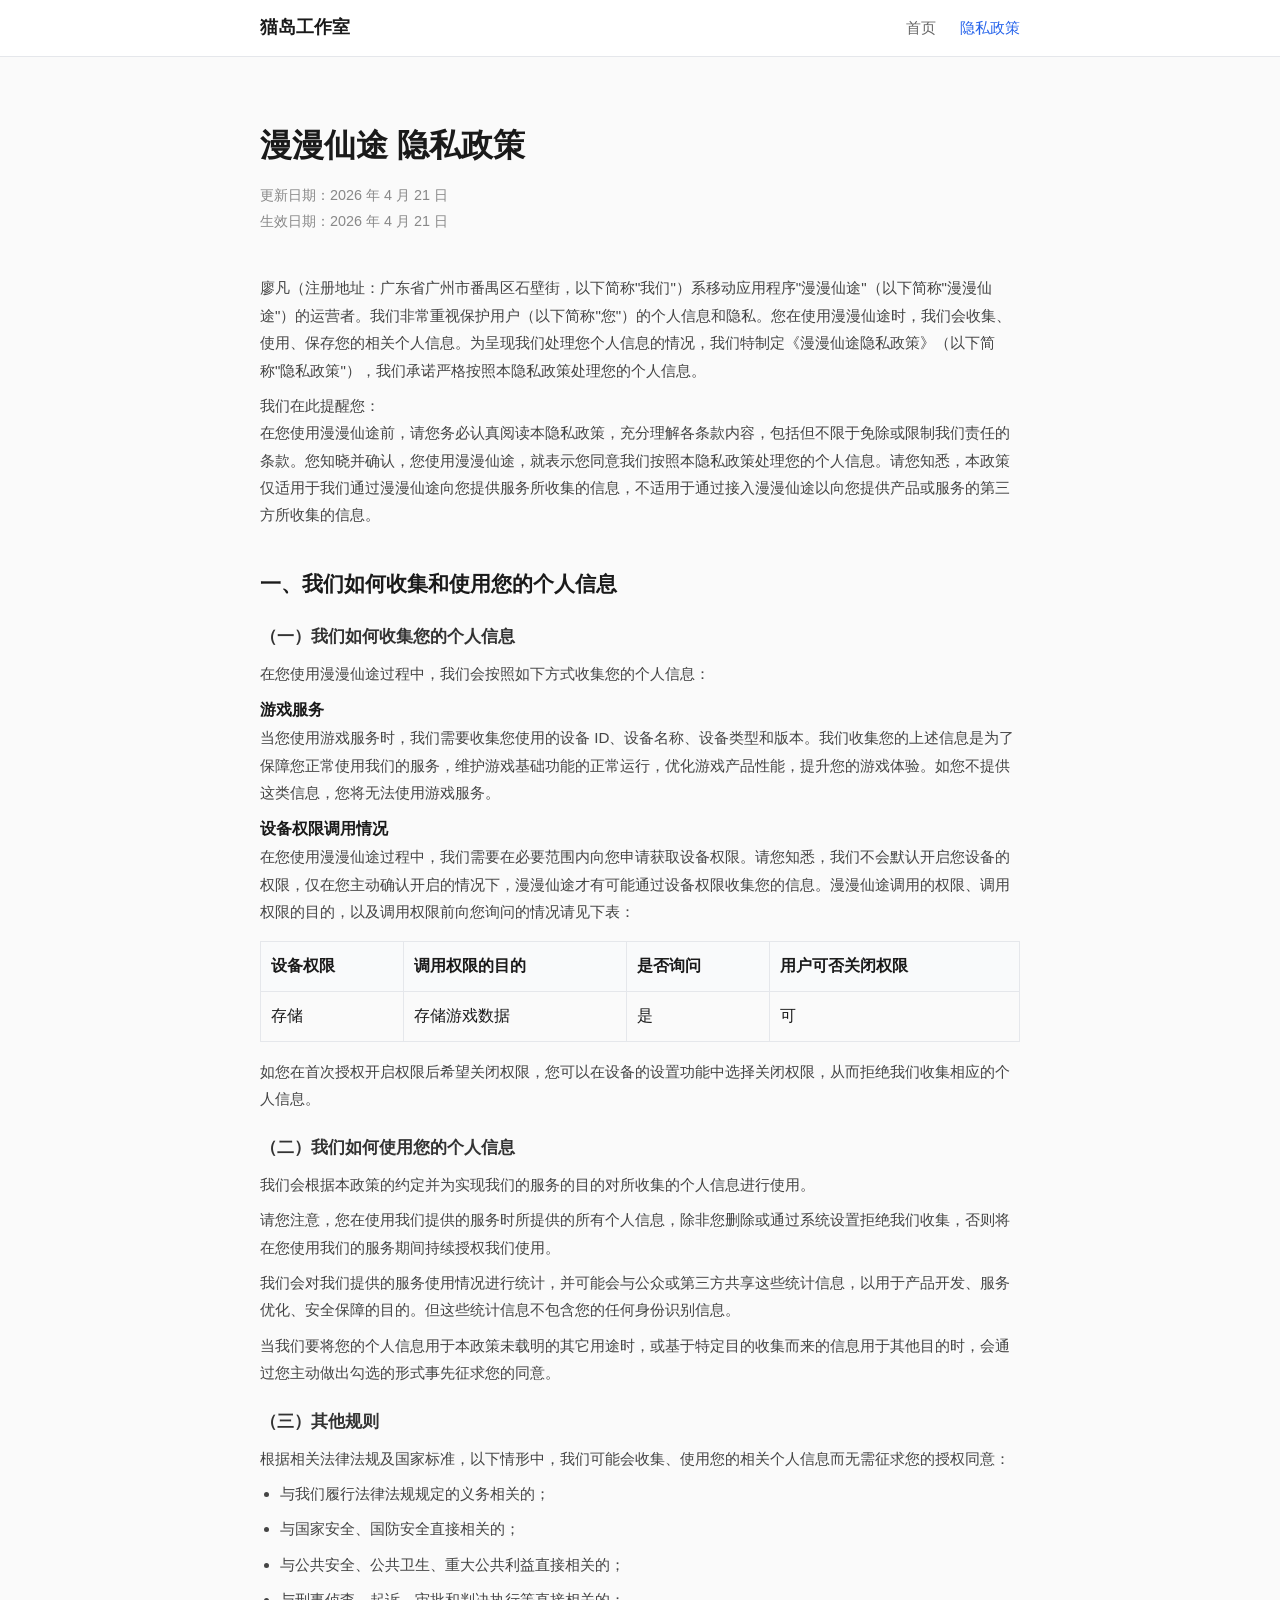
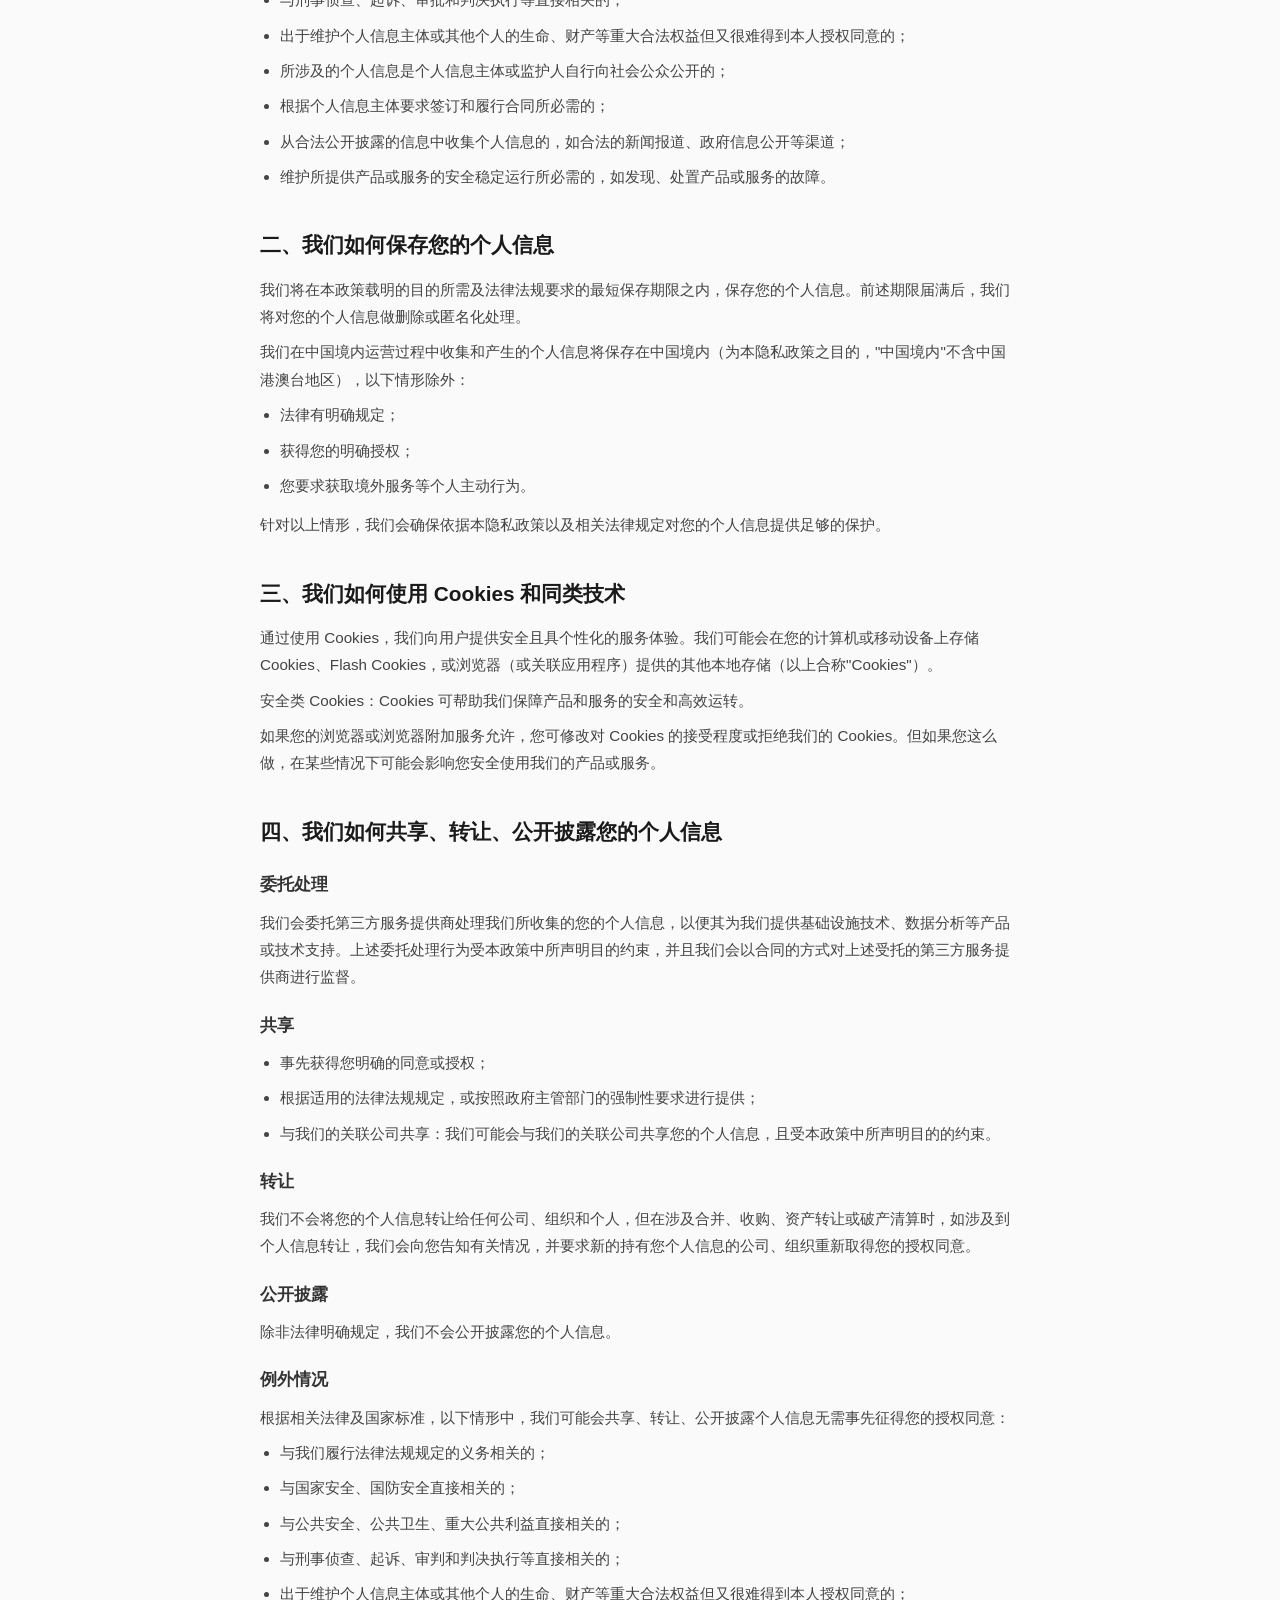
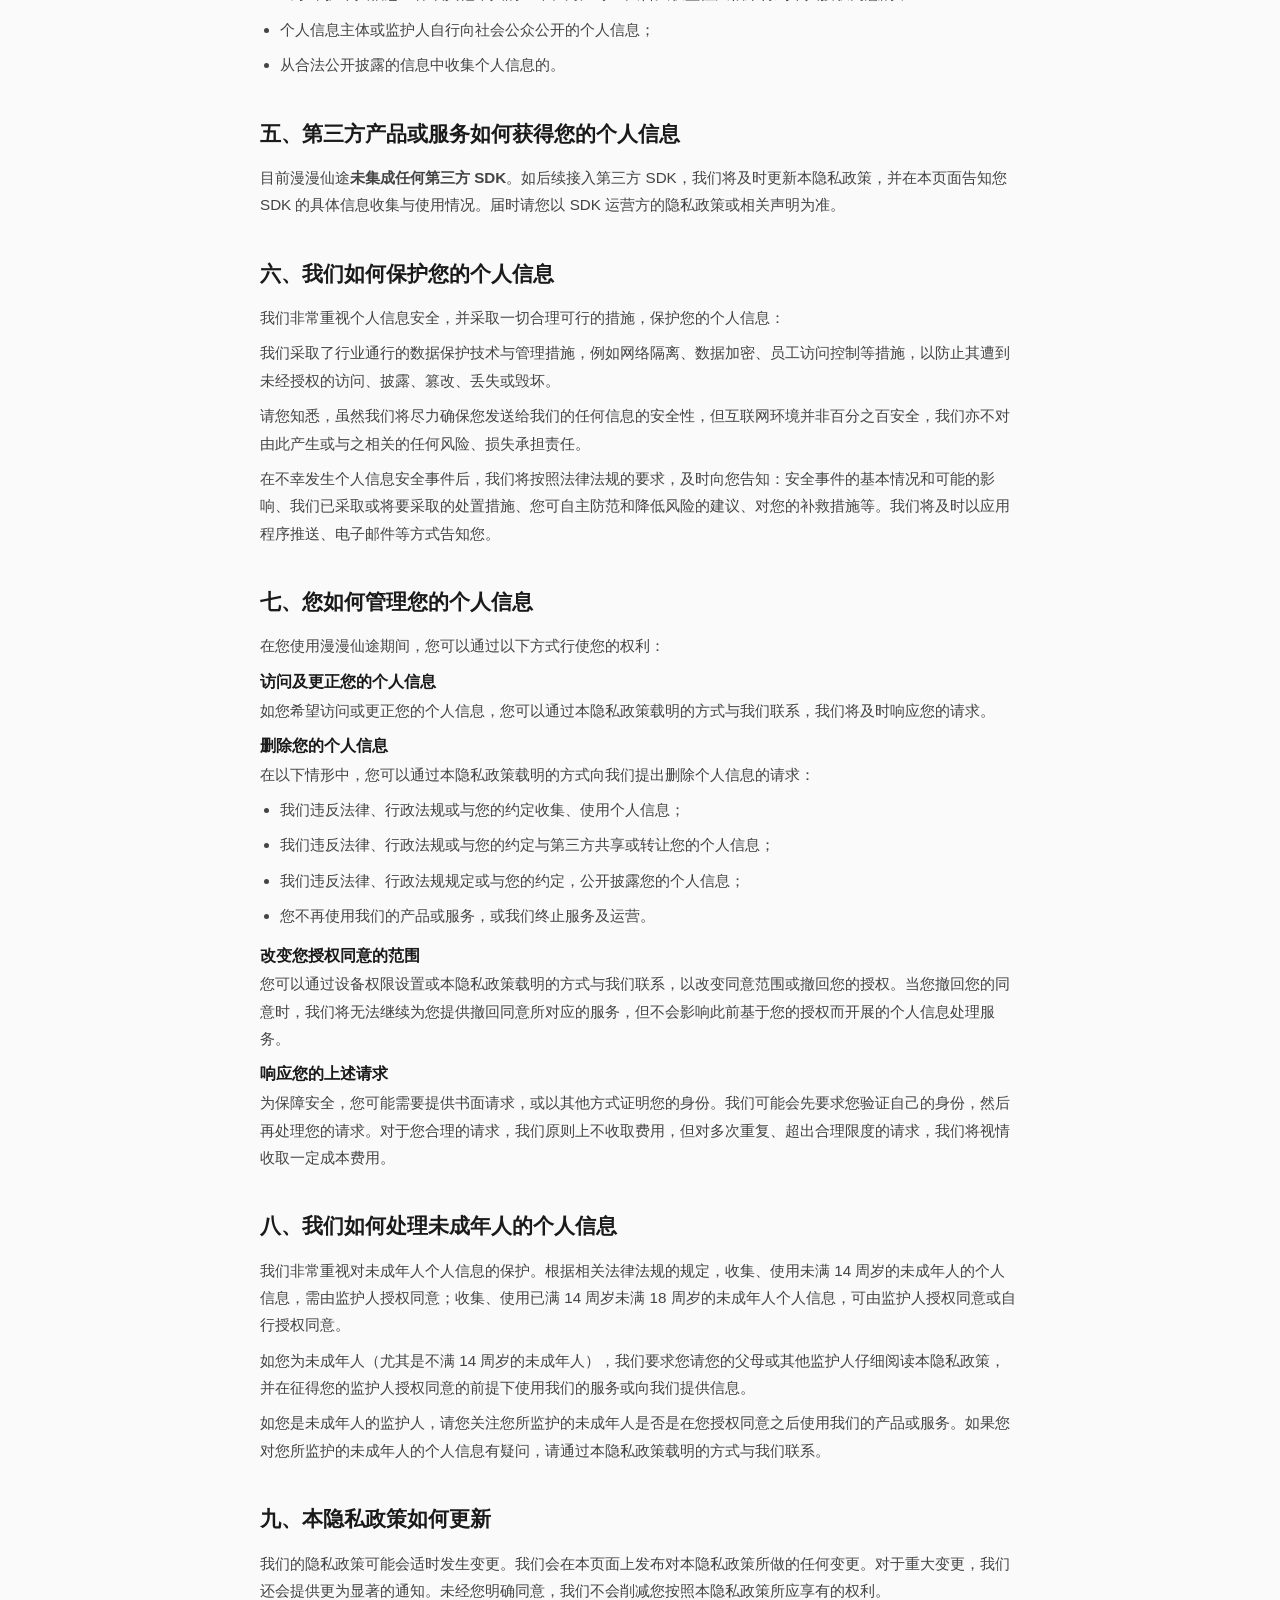
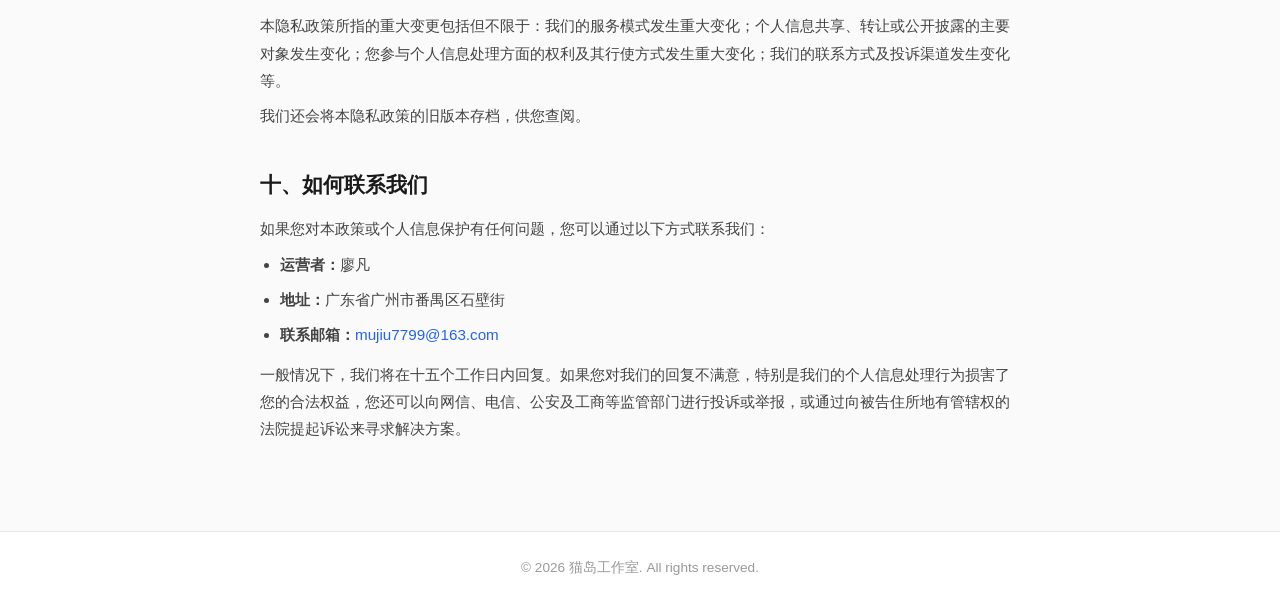
==== commit 1977713b: "首页改版 — 猫岛工作室品牌，漫漫仙途游戏展示" ====
--- a/privacy.html
+++ b/privacy.html
@@ -10,7 +10,7 @@
 
   <nav class="nav">
     <div class="nav-inner">
-      <a href="index.html" class="nav-logo">漫漫仙途</a>
+      <a href="index.html" class="nav-logo">猫岛工作室</a>
       <ul class="nav-links">
         <li><a href="index.html">首页</a></li>
         <li><a href="privacy.html" class="active">隐私政策</a></li>
@@ -178,7 +178,7 @@
   </main>
 
   <footer class="footer">
-    <p>&copy; 2026 漫漫仙途. All rights reserved.</p>
+    <p>&copy; 2026 猫岛工作室. All rights reserved.</p>
   </footer>
 
   <script src="assets/js/main.js"></script>
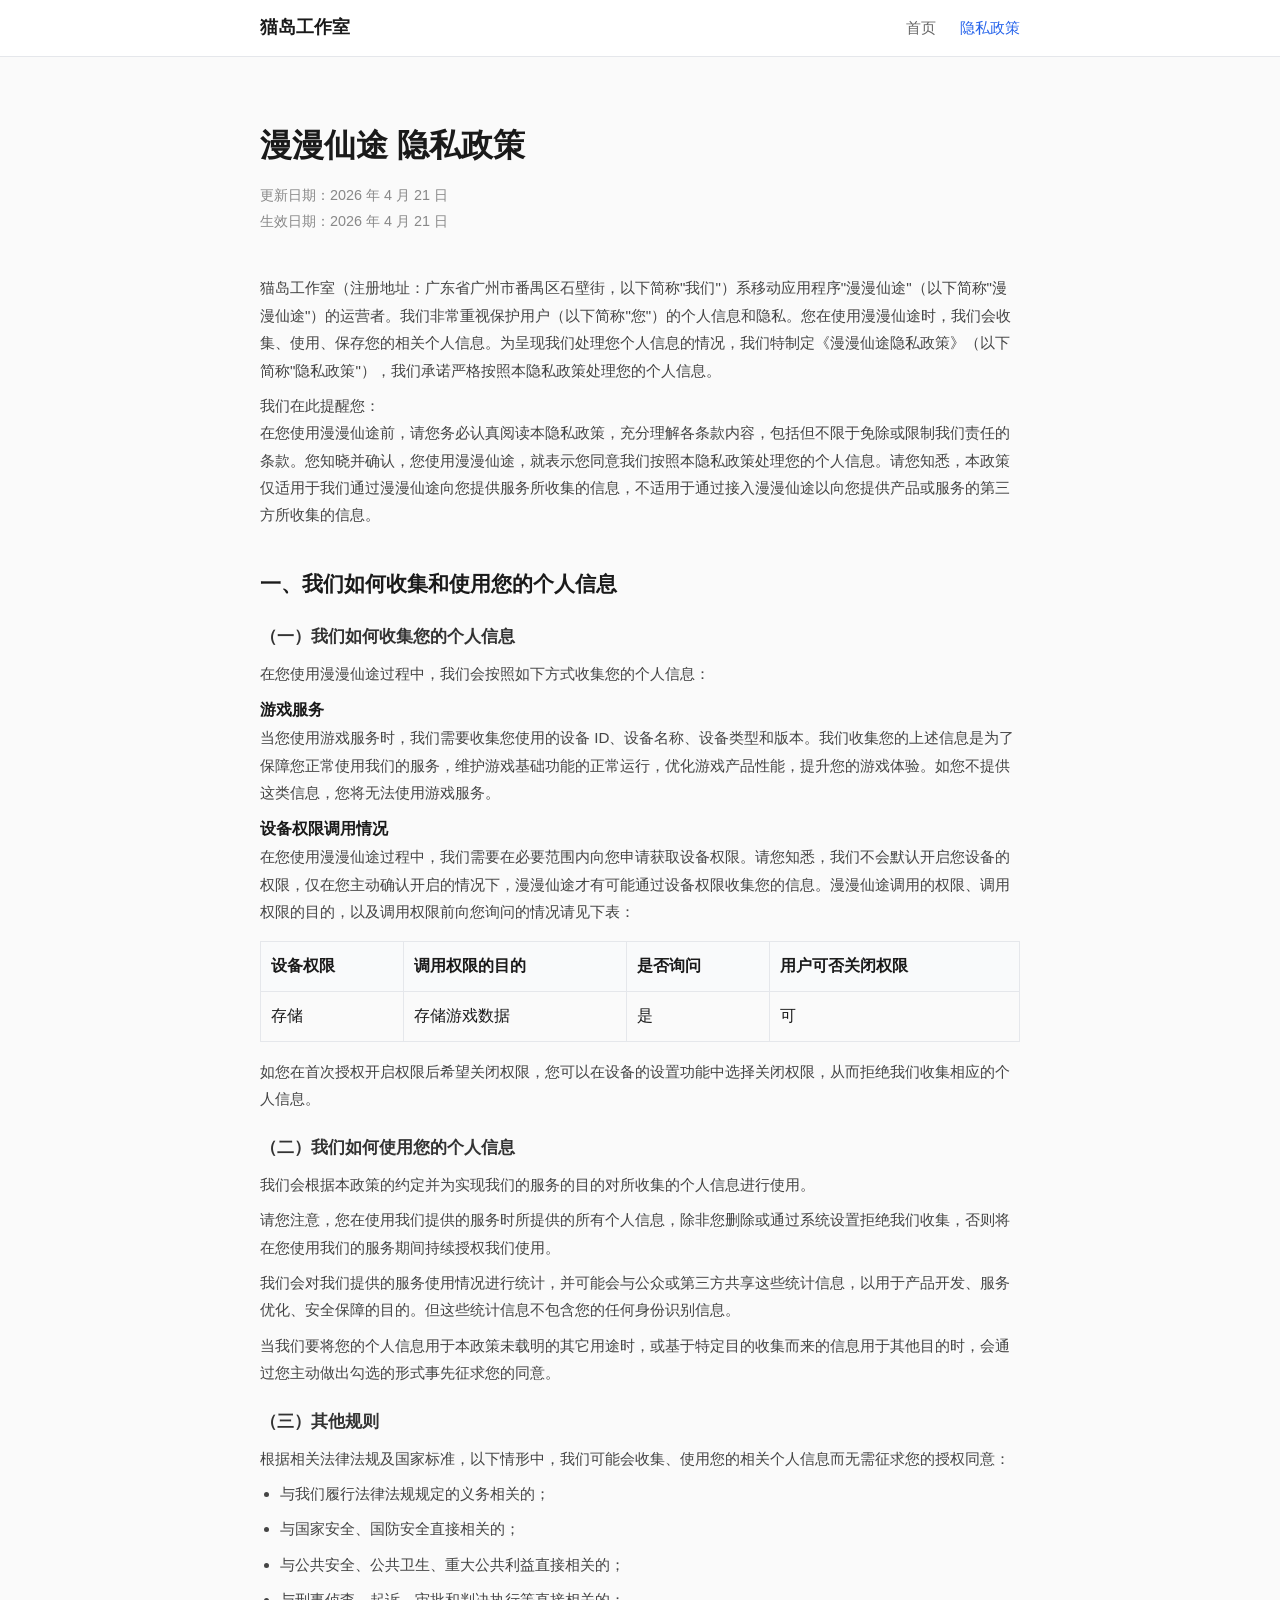
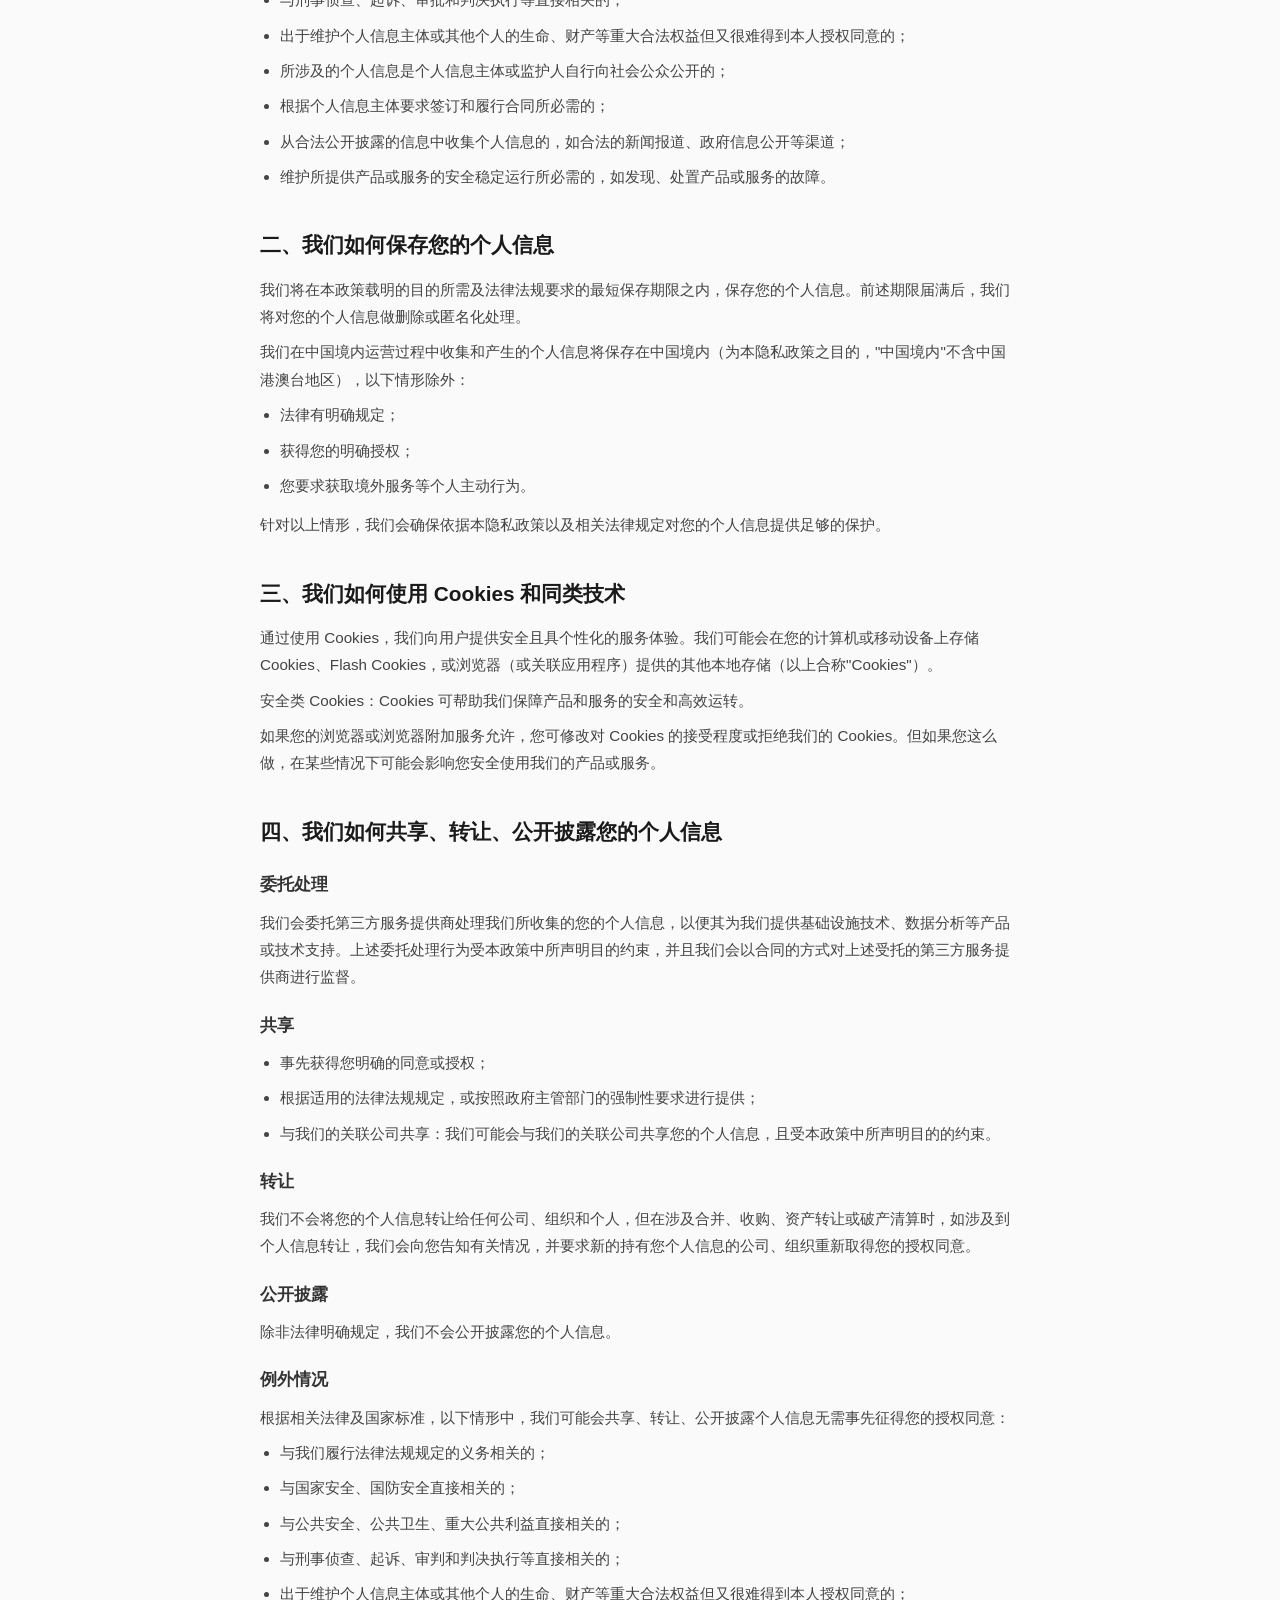
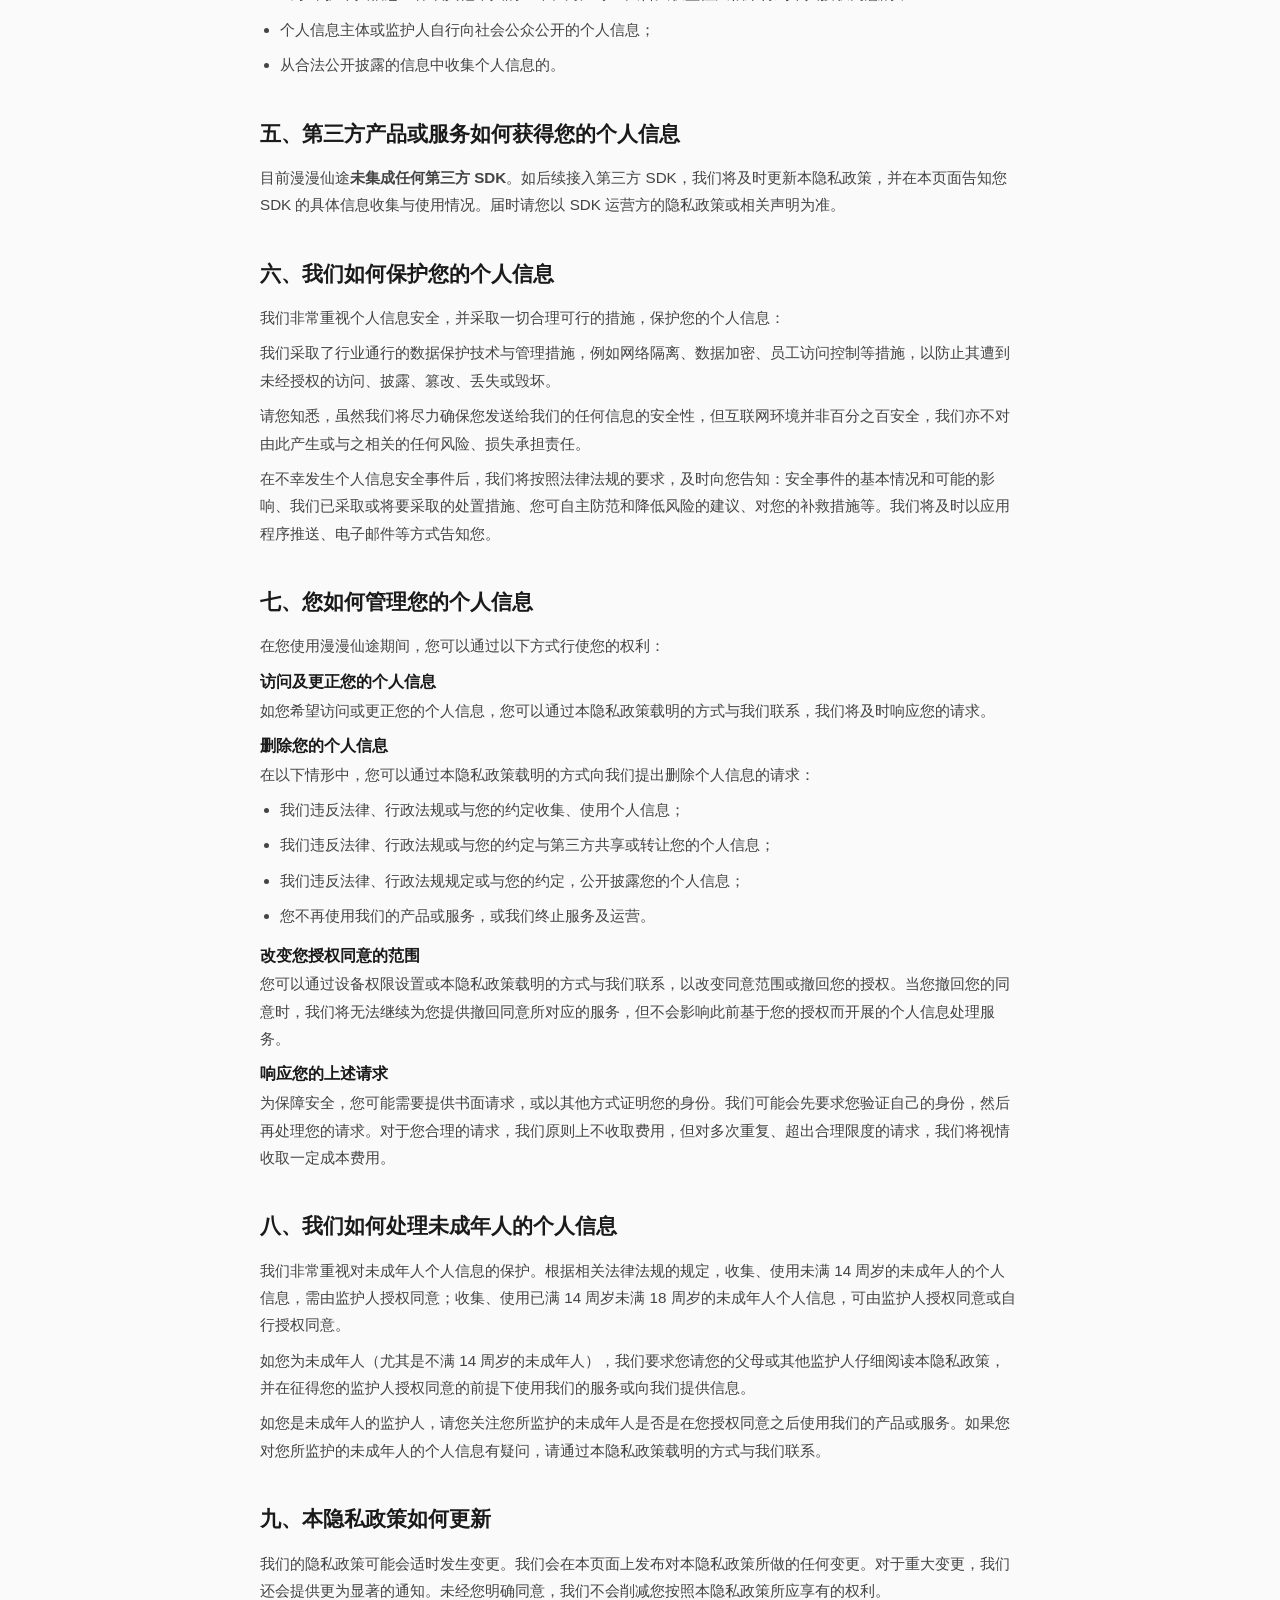
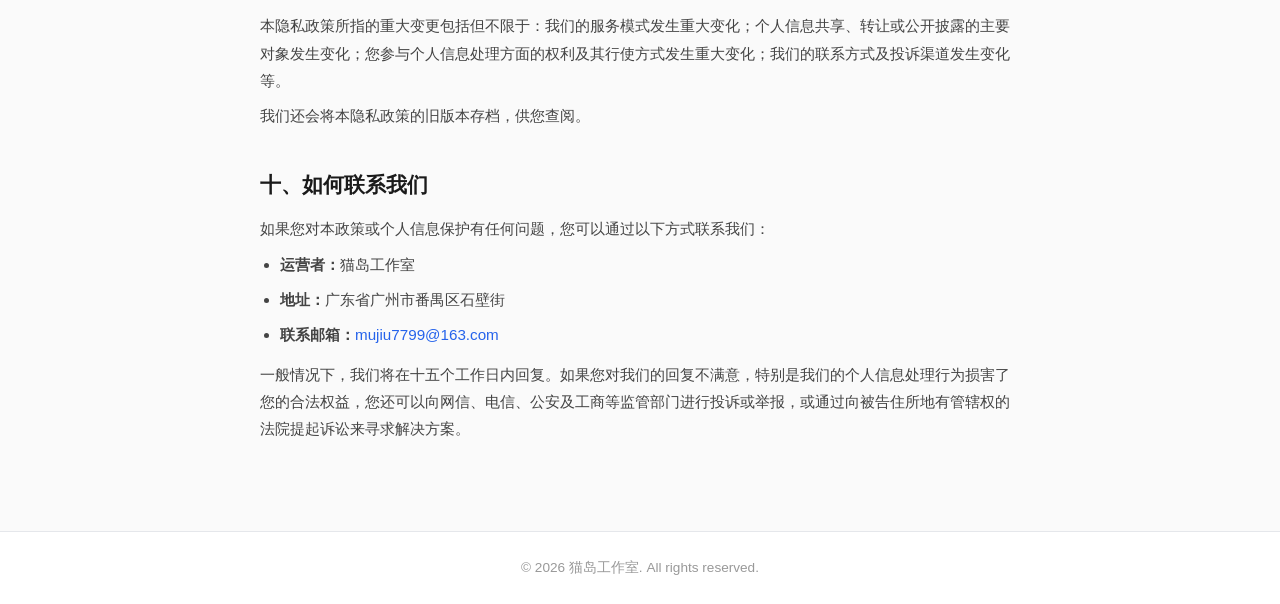
==== commit 5fe33002: "fix: 隐私政策运营者名称"廖凡"更换为"猫岛工作室" Co-Authored-By: Claude Opus 4.7 <noreply@anthropic.com>" ====
--- a/privacy.html
+++ b/privacy.html
@@ -24,7 +24,7 @@
       <h1>漫漫仙途 隐私政策</h1>
       <p class="update-date">更新日期：2026 年 4 月 21 日<br>生效日期：2026 年 4 月 21 日</p>
 
-      <p>廖凡（注册地址：广东省广州市番禺区石壁街，以下简称"我们"）系移动应用程序"漫漫仙途"（以下简称"漫漫仙途"）的运营者。我们非常重视保护用户（以下简称"您"）的个人信息和隐私。您在使用漫漫仙途时，我们会收集、使用、保存您的相关个人信息。为呈现我们处理您个人信息的情况，我们特制定《漫漫仙途隐私政策》（以下简称"隐私政策"），我们承诺严格按照本隐私政策处理您的个人信息。</p>
+      <p>猫岛工作室（注册地址：广东省广州市番禺区石壁街，以下简称"我们"）系移动应用程序"漫漫仙途"（以下简称"漫漫仙途"）的运营者。我们非常重视保护用户（以下简称"您"）的个人信息和隐私。您在使用漫漫仙途时，我们会收集、使用、保存您的相关个人信息。为呈现我们处理您个人信息的情况，我们特制定《漫漫仙途隐私政策》（以下简称"隐私政策"），我们承诺严格按照本隐私政策处理您的个人信息。</p>
 
       <p>我们在此提醒您：<br>在您使用漫漫仙途前，请您务必认真阅读本隐私政策，充分理解各条款内容，包括但不限于免除或限制我们责任的条款。您知晓并确认，您使用漫漫仙途，就表示您同意我们按照本隐私政策处理您的个人信息。请您知悉，本政策仅适用于我们通过漫漫仙途向您提供服务所收集的信息，不适用于通过接入漫漫仙途以向您提供产品或服务的第三方所收集的信息。</p>
 
@@ -168,7 +168,7 @@
       <h2>十、如何联系我们</h2>
       <p>如果您对本政策或个人信息保护有任何问题，您可以通过以下方式联系我们：</p>
       <ul>
-        <li><strong>运营者：</strong>廖凡</li>
+        <li><strong>运营者：</strong>猫岛工作室</li>
         <li><strong>地址：</strong>广东省广州市番禺区石壁街</li>
         <li><strong>联系邮箱：</strong><a href="mailto:mujiu7799@163.com">mujiu7799@163.com</a></li>
       </ul>
